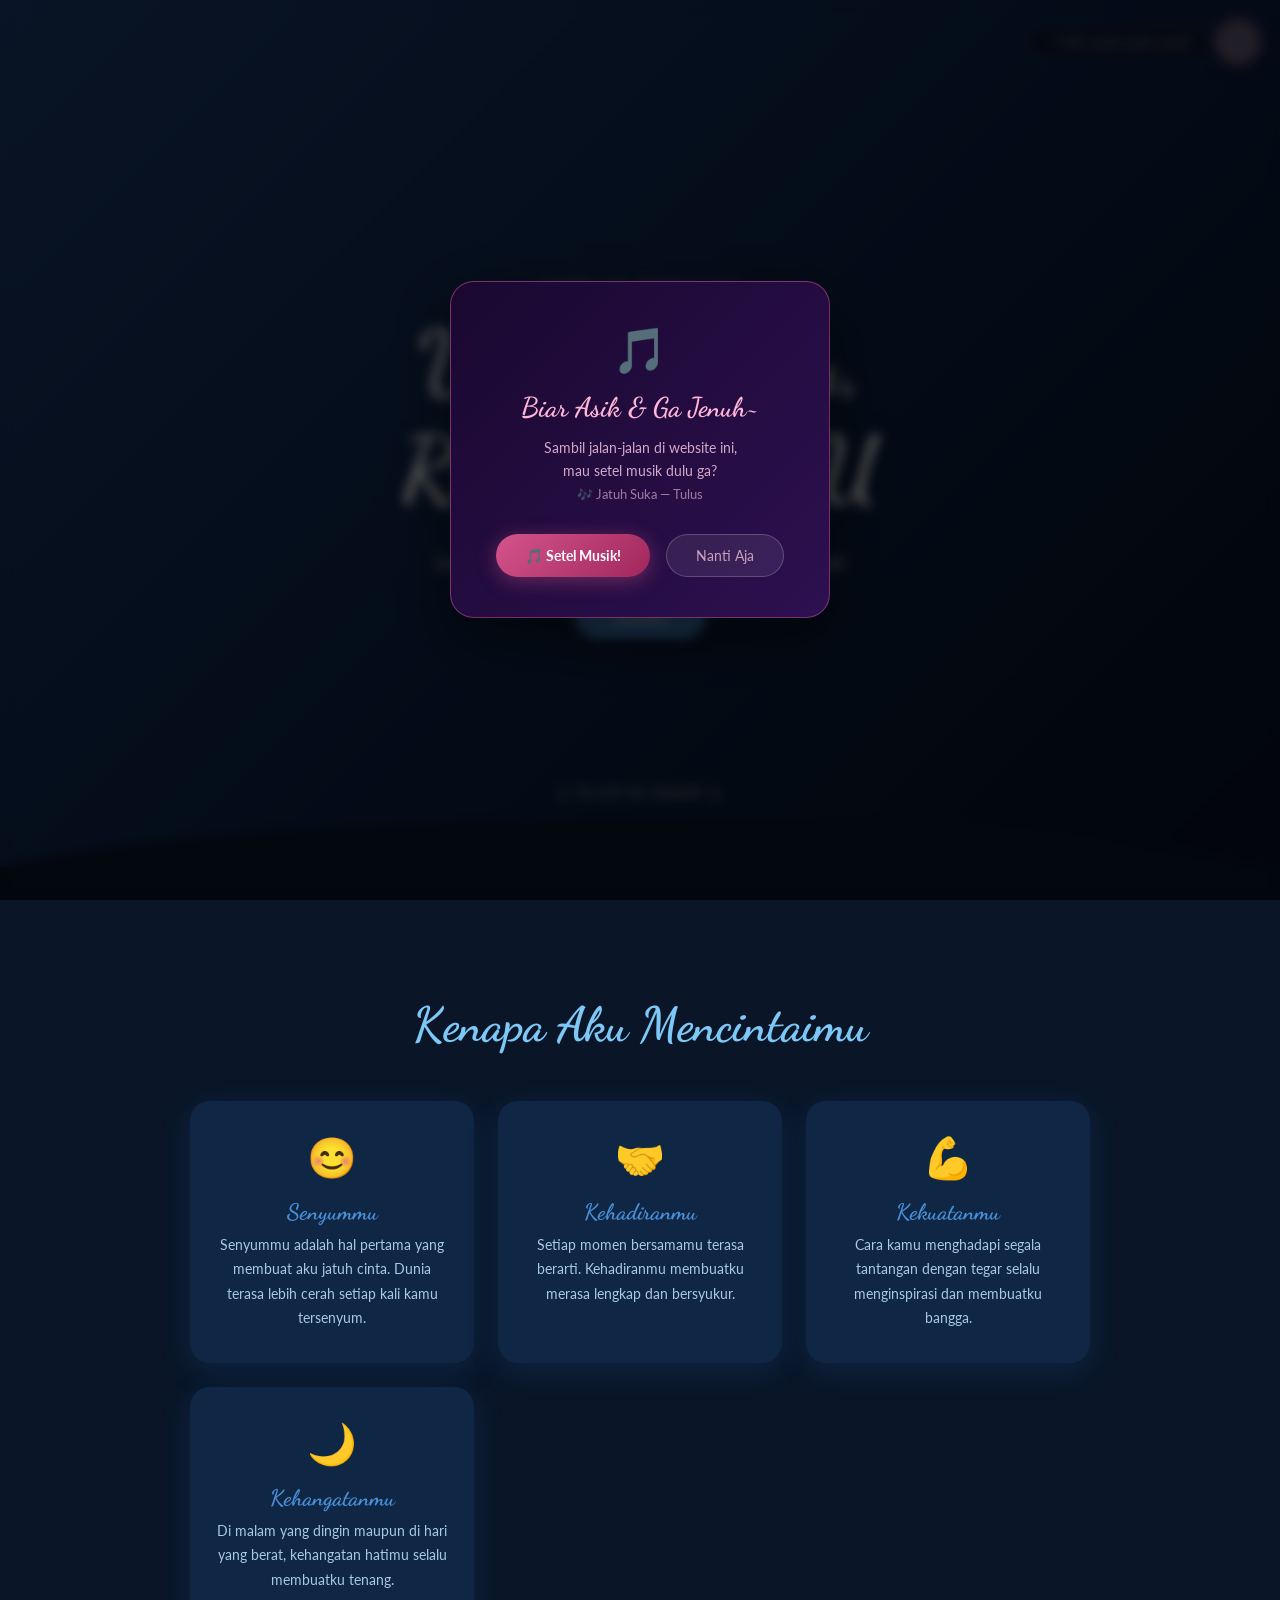
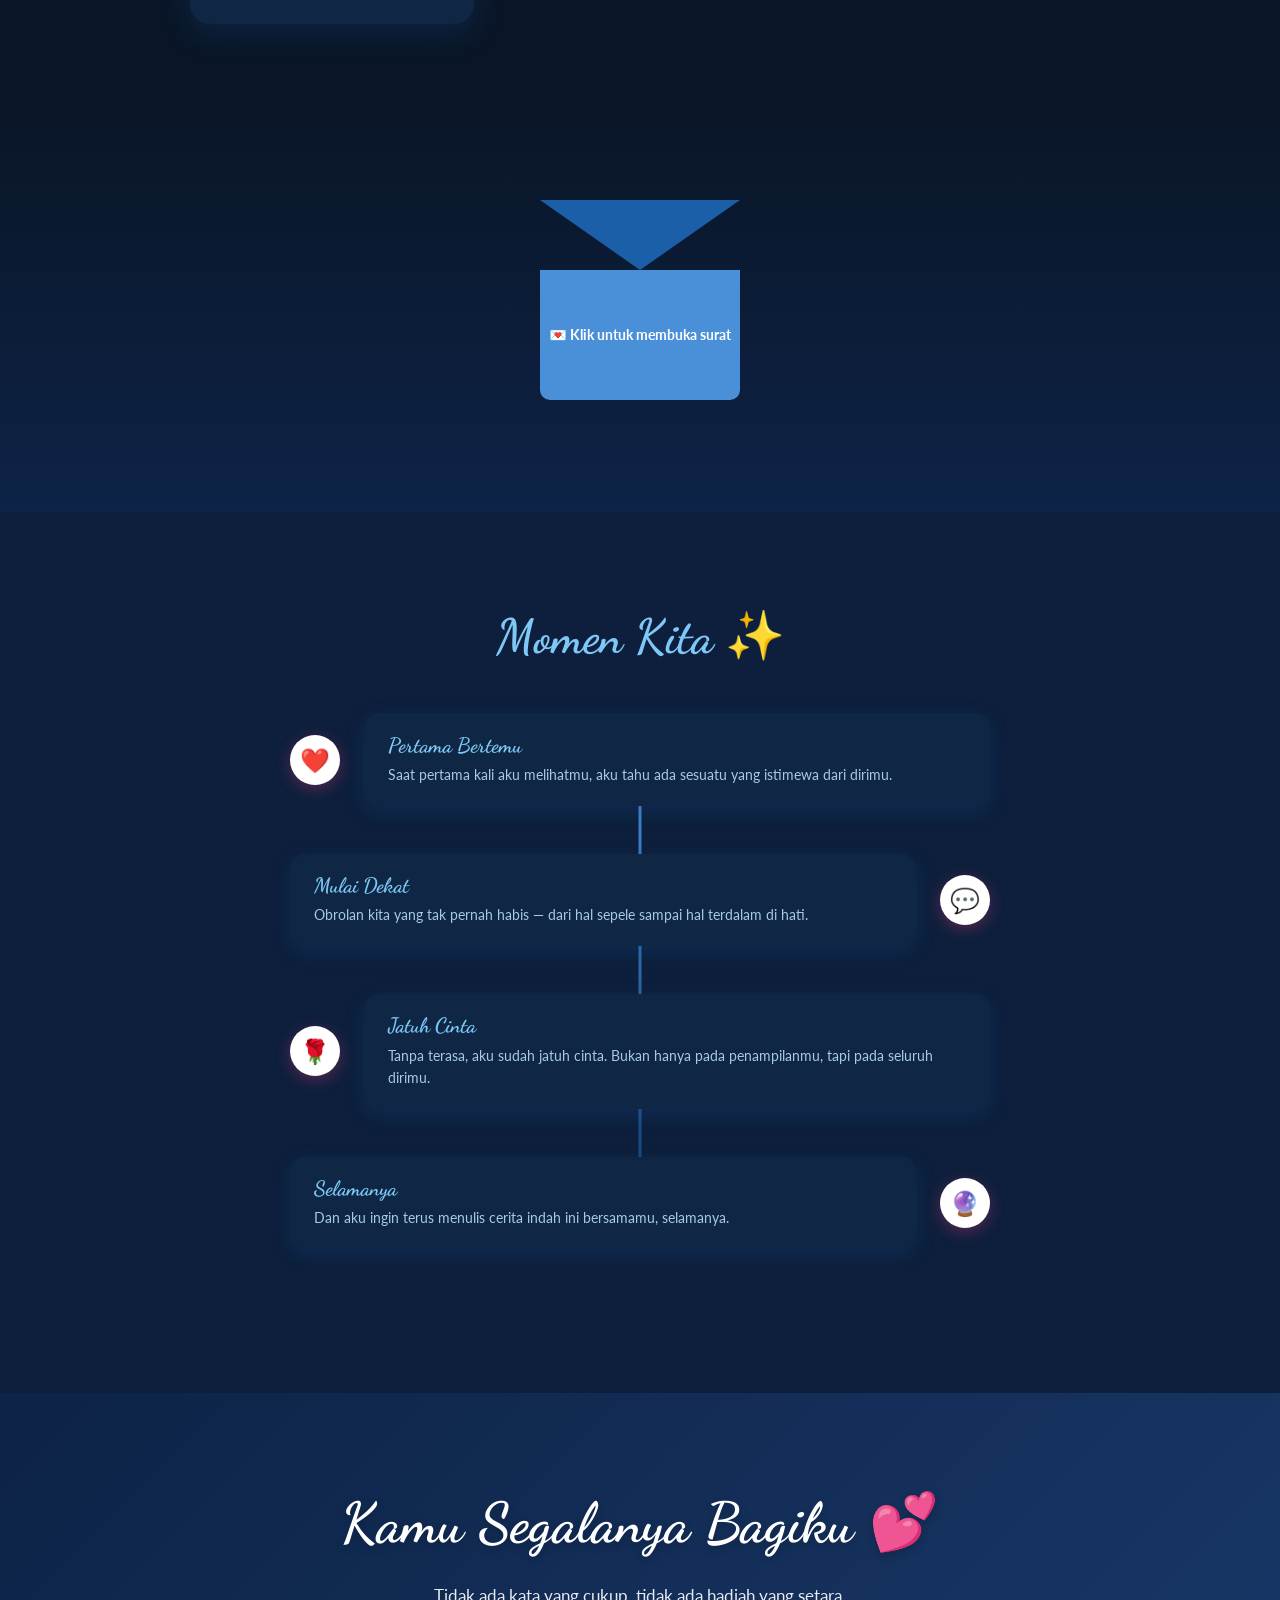
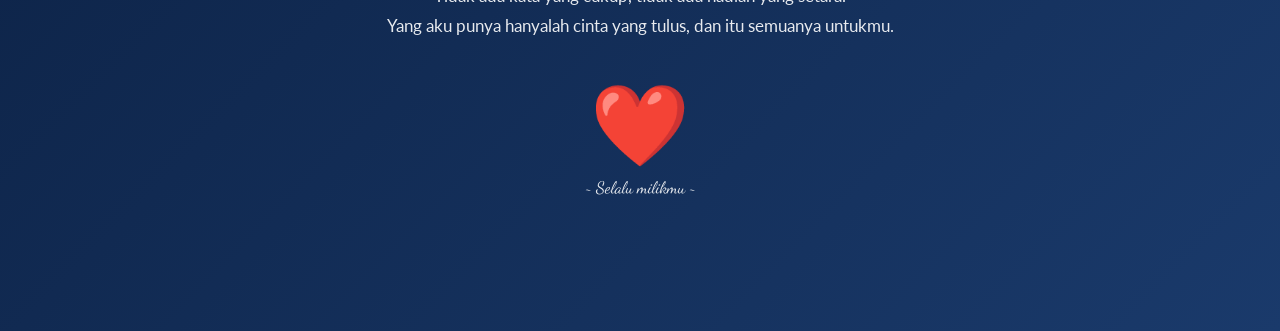
==== index.html @ 04335dae "first commit" ====
<!DOCTYPE html>
<html lang="id">
<head>
  <meta charset="UTF-8" />
  <meta name="viewport" content="width=device-width, initial-scale=1.0"/>
  <title>RAJUUUUU</title>
  <link rel="preconnect" href="https://fonts.googleapis.com">
  <link href="https://fonts.googleapis.com/css2?family=Dancing+Script:wght@600;700&family=Lato:wght@300;400&display=swap" rel="stylesheet">
  <link rel="stylesheet" href="style.css" />
</head>
<body>

  <!-- Floating Hearts Background -->
  <div class="hearts-bg" id="heartsBg"></div>

  <!-- Hero Section -->
  <section class="hero">
    <div class="hero-content">
      <p class="subtitle">Sape Ya Mbaa ini</p>
      <h1 class="title">Untuk Kamu,<br>RAJUUUUU</h1>
      <p class="tagline">Login Dulu Biar Tau Apa Isi website yang ku Buat</p>
      <a href="login.html" class="btn-love">LOGIN</a>
    </div>
    <div class="scroll-hint">↓ Scroll ke bawah ↓</div>
  </section>

  <!-- Reasons Section -->
  <section class="reasons">
    <h2>Kenapa Aku Mencintaimu</h2>
    <div class="cards">
      <div class="card" data-delay="0">
        <div class="icon">😊</div>
        <h3>Senyummu</h3>
        <p>Senyummu adalah hal pertama yang membuat aku jatuh cinta. Dunia terasa lebih cerah setiap kali kamu tersenyum.</p>
      </div>
      <div class="card" data-delay="150">
        <div class="icon">🤝</div>
        <h3>Kehadiranmu</h3>
        <p>Setiap momen bersamamu terasa berarti. Kehadiranmu membuatku merasa lengkap dan bersyukur.</p>
      </div>
      <div class="card" data-delay="300">
        <div class="icon">💪</div>
        <h3>Kekuatanmu</h3>
        <p>Cara kamu menghadapi segala tantangan dengan tegar selalu menginspirasi dan membuatku bangga.</p>
      </div>
      <div class="card" data-delay="450">
        <div class="icon">🌙</div>
        <h3>Kehangatanmu</h3>
        <p>Di malam yang dingin maupun di hari yang berat, kehangatan hatimu selalu membuatku tenang.</p>
      </div>
    </div>
  </section>

  <!-- Letter Section -->
  <section class="letter">
    <div class="envelope" id="envelope" onclick="openEnvelope()">
      <div class="envelope-flap"></div>
      <div class="envelope-body">
        <span>💌 Klik untuk membuka surat</span>
      </div>
    </div>
    <div class="letter-content" id="letterContent">
      <h2>Suratku Untukmu</h2>
      <p>
        Sayangku,<br><br>
        Aku tidak tahu harus mulai dari mana, karena setiap kata rasanya tidak cukup untuk menggambarkan betapa berartinya kamu bagiku.<br><br>
        Kamu adalah alasan aku lebih semangat menjalani hari. Kamu adalah orang yang aku ceritakan semua hal — yang lucu, yang sedih, yang biasa saja — karena bersamamu, semua hal terasa lebih bermakna.<br><br>
        Terima kasih sudah hadir, sudah sabar, dan sudah memilih untuk ada di sisiku. Aku berjanji untuk selalu berusaha menjadi yang terbaik untukmu.<br><br>
        Dengan segenap cintaku,<br>
        <em>Aku ❤️</em>
      </p>
    </div>
  </section>

  <!-- Timeline Section -->
  <section class="timeline">
    <h2>Momen Kita ✨</h2>
    <div class="timeline-items">
      <div class="timeline-item left">
        <div class="timeline-dot">❤️</div>
        <div class="timeline-box">
          <h3>Pertama Bertemu</h3>
          <p>Saat pertama kali aku melihatmu, aku tahu ada sesuatu yang istimewa dari dirimu.</p>
        </div>
      </div>
      <div class="timeline-item right">
        <div class="timeline-dot">💬</div>
        <div class="timeline-box">
          <h3>Mulai Dekat</h3>
          <p>Obrolan kita yang tak pernah habis — dari hal sepele sampai hal terdalam di hati.</p>
        </div>
      </div>
      <div class="timeline-item left">
        <div class="timeline-dot">🌹</div>
        <div class="timeline-box">
          <h3>Jatuh Cinta</h3>
          <p>Tanpa terasa, aku sudah jatuh cinta. Bukan hanya pada penampilanmu, tapi pada seluruh dirimu.</p>
        </div>
      </div>
      <div class="timeline-item right">
        <div class="timeline-dot">🔮</div>
        <div class="timeline-box">
          <h3>Selamanya</h3>
          <p>Dan aku ingin terus menulis cerita indah ini bersamamu, selamanya.</p>
        </div>
      </div>
    </div>
  </section>

  <!-- Final Section -->
  <section class="final">
    <div class="final-content">
      <h2>Kamu Segalanya Bagiku 💕</h2>
      <p>Tidak ada kata yang cukup, tidak ada hadiah yang setara.<br>Yang aku punya hanyalah cinta yang tulus, dan itu semuanya untukmu.</p>
      <div class="heart-big" id="heartBig">❤️</div>
      <p class="sign">~ Selalu milikmu ~</p>
    </div>
  </section>

  <!-- Modal -->
  <div class="modal-overlay" id="modalOverlay" onclick="closeModal()">
    <div class="modal-box" onclick="event.stopPropagation()">
      <button class="modal-close" onclick="closeModal()">✕</button>
      <h2>💌 Pesan Spesial</h2>
      <p>Hei kamu yang sedang membaca ini...</p>
      <p>Aku hanya ingin kamu tahu bahwa kamu sangat dicintai. Setiap hari, setiap saat. Jangan pernah meragukan itu. ❤️</p>
      <button class="btn-love" onclick="closeModal()">Aku Tahu 🥰</button>
    </div>
  </div>

  <!-- ===== MUSIC BUTTON (FIXED) ===== -->
  <div id="musicWrapper" style="
    position: fixed; top: 1.2rem; right: 1.2rem;
    z-index: 8000;
    display: flex;
    align-items: center;
    gap: 0.6rem;
    flex-direction: row-reverse;
  ">
    <button id="musicBtn" onclick="toggleMusic()" title="Musik" style="
      background: rgba(255,182,193,0.35);
      border: 1.5px solid rgba(255,105,135,0.5);
      border-radius: 50%;
      width: 46px; height: 46px;
      display: flex; align-items: center; justify-content: center;
      font-size: 1.3rem; cursor: pointer;
      backdrop-filter: blur(8px);
      transition: background 0.2s, transform 0.2s;
      box-shadow: 0 4px 15px rgba(0,0,0,0.2);
    ">🎵</button>
    <span id="musicNote" style="
      font-family: 'Lato', sans-serif;
      font-size: 0.72rem;
      color: rgba(255,255,255,0.8);
      background: rgba(0,0,0,0.45);
      backdrop-filter: blur(6px);
      border: 1px solid rgba(255,105,135,0.3);
      border-radius: 20px;
      padding: 0.3rem 0.75rem;
      white-space: nowrap;
      letter-spacing: 0.5px;
    ">🎵 Klik untuk putar musik</span>
  </div>

  <!-- ===== CUSTOM ALERT WELCOME MUSIK ===== -->
  <div id="musikAlert" style="
    display: none;
    position: fixed; inset: 0;
    background: rgba(0,0,0,0.65);
    z-index: 99999;
    align-items: center;
    justify-content: center;
    backdrop-filter: blur(6px);
  ">
    <div style="
      background: linear-gradient(135deg, #1a0830 0%, #2d1050 100%);
      border: 1.5px solid rgba(255,105,180,0.4);
      border-radius: 24px;
      padding: 2.5rem 2rem;
      max-width: 380px;
      width: 90%;
      text-align: center;
      box-shadow: 0 20px 60px rgba(0,0,0,0.5);
      animation: alertIn 0.4s cubic-bezier(0.34,1.56,0.64,1) both;
    ">
      <div style="font-size: 2.8rem; margin-bottom: 0.8rem;">🎵</div>
      <h3 style="
        font-family: 'Dancing Script', cursive;
        font-size: 1.7rem;
        color: #ffb6d9;
        margin-bottom: 0.7rem;
        line-height: 1.3;
      ">Biar Asik &amp; Ga Jenuh~</h3>
      <p style="
        color: #d4a8c8;
        font-size: 0.9rem;
        line-height: 1.6;
        margin-bottom: 1.8rem;
      ">Sambil jalan-jalan di website ini,<br>mau setel musik dulu ga?<br><span style="font-size:0.8rem;opacity:0.7;">🎶 Jatuh Suka — Tulus</span></p>
      <div style="display: flex; gap: 1rem; justify-content: center;">
        <button onclick="alertSetujuMusik()" style="
          padding: 0.75rem 1.8rem;
          background: linear-gradient(135deg, #d4548a, #a0275c);
          border: none;
          border-radius: 50px;
          color: #fff;
          font-size: 0.9rem;
          font-family: 'Lato', sans-serif;
          font-weight: 700;
          cursor: pointer;
          box-shadow: 0 4px 20px rgba(212,84,138,0.4);
          transition: transform 0.15s;
        " onmouseover="this.style.transform='translateY(-2px)'" onmouseout="this.style.transform=''">
          🎵 Setel Musik!
        </button>
        <button onclick="alertTolakMusik()" style="
          padding: 0.75rem 1.8rem;
          background: rgba(255,255,255,0.08);
          border: 1.5px solid rgba(255,255,255,0.2);
          border-radius: 50px;
          color: #c8a0b8;
          font-size: 0.9rem;
          font-family: 'Lato', sans-serif;
          cursor: pointer;
          transition: background 0.2s;
        " onmouseover="this.style.background='rgba(255,255,255,0.15)'" onmouseout="this.style.background='rgba(255,255,255,0.08)'">
          Nanti Aja
        </button>
      </div>
    </div>
  </div>

  <!-- ===== ALERT LANJUT/TANPA MUSIK ===== -->
  <div id="musikStopAlert" style="
    display: none;
    position: fixed; inset: 0;
    background: rgba(0,0,0,0.65);
    z-index: 99999;
    align-items: center;
    justify-content: center;
    backdrop-filter: blur(6px);
  ">
    <div style="
      background: linear-gradient(135deg, #1a0830 0%, #2d1050 100%);
      border: 1.5px solid rgba(255,105,180,0.4);
      border-radius: 24px;
      padding: 2.5rem 2rem;
      max-width: 380px;
      width: 90%;
      text-align: center;
      box-shadow: 0 20px 60px rgba(0,0,0,0.5);
      animation: alertIn 0.4s cubic-bezier(0.34,1.56,0.64,1) both;
    ">
      <div style="font-size: 2.5rem; margin-bottom: 0.8rem;">🎵</div>
      <h3 style="
        font-family: 'Dancing Script', cursive;
        font-size: 1.6rem;
        color: #ffb6d9;
        margin-bottom: 0.7rem;
      ">Musiknya Udah Selesai~</h3>
      <p style="
        color: #d4a8c8;
        font-size: 0.88rem;
        line-height: 1.6;
        margin-bottom: 1.8rem;
      ">Mau lanjut dengerin musik lagi,<br>atau lanjut tanpa musik?</p>
      <div style="display: flex; gap: 1rem; justify-content: center;">
        <button onclick="lanjutMusik()" style="
          padding: 0.75rem 1.5rem;
          background: linear-gradient(135deg, #d4548a, #a0275c);
          border: none;
          border-radius: 50px;
          color: #fff;
          font-size: 0.88rem;
          font-family: 'Lato', sans-serif;
          font-weight: 700;
          cursor: pointer;
          box-shadow: 0 4px 20px rgba(212,84,138,0.4);
          transition: transform 0.15s;
        " onmouseover="this.style.transform='translateY(-2px)'" onmouseout="this.style.transform=''">
          🎵 Lanjut Musik
        </button>
        <button onclick="tanpaMusik()" style="
          padding: 0.75rem 1.5rem;
          background: rgba(255,255,255,0.08);
          border: 1.5px solid rgba(255,255,255,0.2);
          border-radius: 50px;
          color: #c8a0b8;
          font-size: 0.88rem;
          font-family: 'Lato', sans-serif;
          cursor: pointer;
          transition: background 0.2s;
        " onmouseover="this.style.background='rgba(255,255,255,0.15)'" onmouseout="this.style.background='rgba(255,255,255,0.08)'">
          Tanpa Musik
        </button>
      </div>
    </div>
  </div>

  <style>
    @keyframes alertIn {
      from { opacity: 0; transform: scale(0.85) translateY(20px); }
      to   { opacity: 1; transform: scale(1) translateY(0); }
    }
    #musicBtn.playing {
      animation: musicBtnPulse 1.5s ease-in-out infinite !important;
    }
    @keyframes musicBtnPulse {
      0%, 100% { box-shadow: 0 4px 15px rgba(255,105,135,0.4); }
      50%       { box-shadow: 0 4px 30px rgba(255,105,135,0.8); }
    }
  </style>

  <script src="script.js"></script>

  <script>
    // ===== MUSIK SISTEM (INDEX.HTML) =====
    const MUSIC_URL_IDX = 'https://archive.org/download/tulus-manusia/06.%20Jatuh%20Suka.mp3';
    let audioIdx = null;
    let isPlayingIdx = false;
    let saveIntervalIdx = null;

    function initMusicIdx() {
      if (!audioIdx) {
        audioIdx = new Audio(MUSIC_URL_IDX);
        audioIdx.loop   = false;
        audioIdx.volume = 0.4;
        // Ketika lagu selesai, tampilkan alert lanjut/tanpa musik
        audioIdx.addEventListener('ended', function() {
          isPlayingIdx = false;
          clearInterval(saveIntervalIdx);
          localStorage.setItem('musikAktif', 'tidak');
          localStorage.removeItem('musikPosisi');
          const btn = document.getElementById('musicBtn');
          if (btn) { btn.textContent = '🎵'; btn.classList.remove('playing'); }
          const note = document.getElementById('musicNote');
          if (note) note.style.display = '';
          showMusicStopAlert();
        });
      }
    }

    function startSavingIdx() {
      clearInterval(saveIntervalIdx);
      saveIntervalIdx = setInterval(() => {
        if (audioIdx && isPlayingIdx) {
          localStorage.setItem('musikPosisi', audioIdx.currentTime);
        }
      }, 200);
    }

    // Tampilkan alert welcome musik (hanya sekali per sesi)
    window.addEventListener('load', function() {
      // Jika sudah aktif sebelumnya, resume dulu
      if (localStorage.getItem('musikAktif') === 'ya') {
        initMusicIdx();
        const savedPos = parseFloat(localStorage.getItem('musikPosisi') || '0');
        audioIdx.currentTime = savedPos;
        audioIdx.play().then(() => {
          isPlayingIdx = true;
          const btn = document.getElementById('musicBtn');
          if (btn) { btn.textContent = '🎶'; btn.classList.add('playing'); }
          const note = document.getElementById('musicNote');
          if (note) note.style.display = 'none';
          startSavingIdx();
        }).catch(() => {});
      } else {
        // Musik tidak aktif — selalu tampilkan alert (termasuk saat refresh)
        setTimeout(() => {
          const alertEl = document.getElementById('musikAlert');
          alertEl.style.display = 'flex';
        }, 1000);
      }
    });

    function alertSetujuMusik() {
      document.getElementById('musikAlert').style.display = 'none';
      initMusicIdx();
      audioIdx.currentTime = 0;
      audioIdx.play().then(() => {
        isPlayingIdx = true;
        const btn = document.getElementById('musicBtn');
        if (btn) { btn.textContent = '🎶'; btn.classList.add('playing'); }
        const note = document.getElementById('musicNote');
        if (note) note.style.display = 'none';
        localStorage.setItem('musikAktif', 'ya');
        localStorage.setItem('musikPosisi', '0');
        startSavingIdx();
      }).catch(() => {});
    }

    function alertTolakMusik() {
      document.getElementById('musikAlert').style.display = 'none';
      localStorage.setItem('musikAktif', 'tidak');
    }

    function showMusicStopAlert() {
      const alertEl = document.getElementById('musikStopAlert');
      if (alertEl) alertEl.style.display = 'flex';
    }

    function lanjutMusik() {
      document.getElementById('musikStopAlert').style.display = 'none';
      initMusicIdx();
      audioIdx.currentTime = 0;
      audioIdx.play().then(() => {
        isPlayingIdx = true;
        const btn = document.getElementById('musicBtn');
        if (btn) { btn.textContent = '🎶'; btn.classList.add('playing'); }
        const note = document.getElementById('musicNote');
        if (note) note.style.display = 'none';
        localStorage.setItem('musikAktif', 'ya');
        localStorage.setItem('musikPosisi', '0');
        startSavingIdx();
      }).catch(() => {});
    }

    function tanpaMusik() {
      document.getElementById('musikStopAlert').style.display = 'none';
      localStorage.setItem('musikAktif', 'tidak');
      localStorage.removeItem('musikPosisi');
    }

    function toggleMusic() {
      const btn  = document.getElementById('musicBtn');
      const note = document.getElementById('musicNote');
      initMusicIdx();
      if (isPlayingIdx) {
        audioIdx.pause();
        isPlayingIdx = false;
        clearInterval(saveIntervalIdx);
        btn.textContent = '🎵';
        btn.classList.remove('playing');
        note.style.display = '';
        localStorage.setItem('musikAktif', 'tidak');
        localStorage.removeItem('musikPosisi');
      } else {
        const savedPos = parseFloat(localStorage.getItem('musikPosisi') || '0');
        audioIdx.currentTime = savedPos;
        audioIdx.play().then(() => {
          isPlayingIdx = true;
          btn.textContent = '🎶';
          btn.classList.add('playing');
          note.style.display = 'none';
          localStorage.setItem('musikAktif', 'ya');
          startSavingIdx();
        }).catch(() => {});
      }
    }

    // Simpan posisi saat user mau pindah halaman
    document.addEventListener('click', function(e) {
      const a = e.target.closest('a[href]');
      if (a && audioIdx && isPlayingIdx) {
        localStorage.setItem('musikPosisi', audioIdx.currentTime);
      }
    });
  </script>
</body>
</html>
---- style.css ----
/* ===== RESET & BASE ===== */
*, *::before, *::after { box-sizing: border-box; margin: 0; padding: 0; }

:root {
  --pink:       #4a90d9;
  --rose:       #1a5fa8;
  --deep:       #0d3b6e;
  --light-pink: #d6e8f7;
  --cream:      #0a1628;
  --dark:       #e0eaf5;
  --gold:       #f9c74f;
}

html { scroll-behavior: smooth; }

body {
  font-family: 'Lato', sans-serif;
  background: var(--cream);
  color: var(--dark);
  overflow-x: hidden;
}

/* ===== FLOATING HEARTS BACKGROUND ===== */
.hearts-bg {
  position: fixed;
  top: 0; left: 0;
  width: 100%; height: 100%;
  pointer-events: none;
  z-index: 0;
  overflow: hidden;
}

.heart-particle {
  position: absolute;
  bottom: -50px;
  font-size: 1.2rem;
  opacity: 0;
  animation: floatUp linear infinite;
}

@keyframes floatUp {
  0%   { transform: translateY(0) rotate(0deg); opacity: 0.7; }
  100% { transform: translateY(-110vh) rotate(360deg); opacity: 0; }
}

/* ===== HERO SECTION ===== */
.hero {
  position: relative;
  min-height: 100vh;
  background: linear-gradient(135deg, #1a3a6b 0%, #0d2347 50%, #060f1e 100%);
  display: flex;
  flex-direction: column;
  align-items: center;
  justify-content: center;
  text-align: center;
  padding: 2rem;
  z-index: 1;
}

.hero::after {
  content: '';
  position: absolute;
  bottom: 0; left: 0;
  width: 100%; height: 80px;
  background: var(--cream);
  clip-path: ellipse(55% 100% at 50% 100%);
}

.hero-content { z-index: 2; }

.hero .subtitle {
  font-size: 1rem;
  letter-spacing: 4px;
  text-transform: uppercase;
  color: rgba(255,255,255,0.8);
  margin-bottom: 1rem;
  animation: fadeDown 1s ease forwards;
}

.hero .title {
  font-family: 'Dancing Script', cursive;
  font-size: clamp(2.8rem, 8vw, 5.5rem);
  color: #fff;
  line-height: 1.2;
  text-shadow: 0 4px 20px rgba(0,0,0,0.3);
  animation: fadeDown 1s 0.2s ease both;
}

.hero .tagline {
  font-size: clamp(0.95rem, 2.5vw, 1.2rem);
  color: rgba(255,255,255,0.9);
  max-width: 500px;
  margin: 1.5rem auto;
  line-height: 1.7;
  animation: fadeDown 1s 0.4s ease both;
}

.btn-love {
  background: #4a90d9;
  color: #fff;
  border: none;
  padding: 0.9rem 2.5rem;
  font-size: 1.05rem;
  font-family: 'Lato', sans-serif;
  font-weight: 700;
  border-radius: 50px;
  cursor: pointer;
  box-shadow: 0 8px 25px rgba(0,0,0,0.3);
  transition: transform 0.2s, box-shadow 0.2s;
  animation: fadeDown 1s 0.6s ease both;
}
.btn-love:hover { transform: translateY(-3px) scale(1.05); box-shadow: 0 12px 35px rgba(74,144,217,0.5); }
.btn-love:active { transform: scale(0.97); }

.scroll-hint {
  position: absolute;
  bottom: 100px;
  color: rgba(255,255,255,0.7);
  font-size: 0.85rem;
  letter-spacing: 2px;
  animation: bounce 2s infinite;
  z-index: 2;
}

@keyframes bounce {
  0%, 100% { transform: translateY(0); }
  50%       { transform: translateY(8px); }
}

@keyframes fadeDown {
  from { opacity: 0; transform: translateY(-30px); }
  to   { opacity: 1; transform: translateY(0); }
}

/* ===== REASONS SECTION ===== */
.reasons {
  padding: 6rem 2rem;
  text-align: center;
  background: var(--cream);
  position: relative;
  z-index: 1;
}

.reasons h2, .timeline h2, .letter h2 {
  font-family: 'Dancing Script', cursive;
  font-size: clamp(2rem, 5vw, 3rem);
  color: #7ec8f7;
  margin-bottom: 3rem;
}

.cards {
  display: grid;
  grid-template-columns: repeat(auto-fit, minmax(220px, 1fr));
  gap: 1.5rem;
  max-width: 900px;
  margin: 0 auto;
}

.card {
  background: #0f2744;
  border-radius: 20px;
  padding: 2rem 1.5rem;
  box-shadow: 0 8px 30px rgba(26, 95, 168, 0.2);
  transition: transform 0.3s, box-shadow 0.3s;
  opacity: 0;
  transform: translateY(40px);
}
.card.visible { animation: cardIn 0.6s ease forwards; }
.card:hover { transform: translateY(-8px) !important; box-shadow: 0 16px 40px rgba(74,144,217,0.3); }

@keyframes cardIn {
  to { opacity: 1; transform: translateY(0); }
}

.card .icon { font-size: 2.5rem; margin-bottom: 1rem; }
.card h3 { font-family: 'Dancing Script', cursive; font-size: 1.4rem; color: #4a90d9; margin-bottom: 0.5rem; }
.card p { font-size: 0.9rem; line-height: 1.7; color: #a8c8e8; }

/* ===== LETTER SECTION ===== */
.letter {
  padding: 5rem 2rem;
  background: linear-gradient(180deg, #0a1628 0%, #0d2347 100%);
  text-align: center;
}

.envelope {
  display: inline-block;
  cursor: pointer;
  margin-bottom: 2rem;
  transition: transform 0.3s;
}
.envelope:hover { transform: scale(1.05) rotate(-2deg); }

.envelope-flap {
  width: 200px;
  height: 0;
  border-left: 100px solid transparent;
  border-right: 100px solid transparent;
  border-top: 70px solid #1a5fa8;
  margin: 0 auto;
  transition: transform 0.5s;
  transform-origin: top center;
}
.envelope.open .envelope-flap { transform: rotateX(180deg); }

.envelope-body {
  width: 200px;
  height: 130px;
  background: #4a90d9;
  display: flex;
  align-items: center;
  justify-content: center;
  border-radius: 0 0 10px 10px;
  color: #fff;
  font-weight: 700;
  font-size: 0.9rem;
  margin: 0 auto;
}

.letter-content {
  max-width: 600px;
  margin: 0 auto;
  background: #0f2744;
  border-radius: 20px;
  padding: 3rem;
  box-shadow: 0 10px 40px rgba(26,95,168,0.2);
  text-align: left;
  display: none;
  animation: fadeIn 0.8s ease;
}
.letter-content.show { display: block; }

.letter-content h2 {
  font-family: 'Dancing Script', cursive;
  color: #7ec8f7;
  font-size: 1.8rem;
  margin-bottom: 1.5rem;
}
.letter-content p { line-height: 2; color: #a8c8e8; font-size: 1rem; }

@keyframes fadeIn {
  from { opacity: 0; transform: translateY(20px); }
  to   { opacity: 1; transform: translateY(0); }
}

/* ===== TIMELINE SECTION ===== */
.timeline {
  padding: 6rem 2rem;
  background: #0d1f3c;
  text-align: center;
}

.timeline-items {
  position: relative;
  max-width: 700px;
  margin: 0 auto;
}

.timeline-items::before {
  content: '';
  position: absolute;
  left: 50%;
  top: 0; bottom: 0;
  width: 3px;
  background: linear-gradient(to bottom, var(--pink), var(--deep));
  transform: translateX(-50%);
}

.timeline-item {
  display: flex;
  align-items: center;
  margin-bottom: 3rem;
  gap: 1.5rem;
  opacity: 0;
  transition: opacity 0.6s, transform 0.6s;
}

.timeline-item.left  { flex-direction: row; transform: translateX(-40px); }
.timeline-item.right { flex-direction: row-reverse; transform: translateX(40px); }
.timeline-item.visible { opacity: 1; transform: translateX(0) !important; }

.timeline-dot {
  font-size: 1.5rem;
  background: #fff;
  border-radius: 50%;
  width: 50px; height: 50px;
  display: flex; align-items: center; justify-content: center;
  box-shadow: 0 4px 15px rgba(255,64,129,0.3);
  flex-shrink: 0;
  position: relative;
  z-index: 1;
}

.timeline-box {
  background: #0f2744;
  border-radius: 15px;
  padding: 1.2rem 1.5rem;
  box-shadow: 0 6px 20px rgba(26,95,168,0.2);
  text-align: left;
  flex: 1;
}
.timeline-box h3 { font-family: 'Dancing Script', cursive; color: #7ec8f7; font-size: 1.3rem; margin-bottom: 0.4rem; }
.timeline-box p  { font-size: 0.88rem; color: #a8c8e8; line-height: 1.6; }

/* ===== FINAL SECTION ===== */
.final {
  padding: 6rem 2rem;
  background: linear-gradient(135deg, #0d2347 0%, #1a3a6b 100%);
  text-align: center;
  color: #fff;
}

.final h2 {
  font-family: 'Dancing Script', cursive;
  font-size: clamp(2rem, 6vw, 3.5rem);
  margin-bottom: 1.5rem;
  text-shadow: 0 3px 10px rgba(0,0,0,0.2);
}
.final p { font-size: 1.05rem; line-height: 1.8; opacity: 0.9; max-width: 520px; margin: 0 auto 2rem; }

.heart-big {
  font-size: 5rem;
  display: inline-block;
  cursor: pointer;
  animation: heartbeat 1.5s ease-in-out infinite;
  transition: transform 0.2s;
}
.heart-big:hover { animation: none; transform: scale(1.3); }

@keyframes heartbeat {
  0%, 100% { transform: scale(1); }
  50%       { transform: scale(1.12); }
}

.sign {
  font-family: 'Dancing Script', cursive;
  font-size: 1.4rem;
  margin-top: 1.5rem;
  opacity: 0.85;
}

/* ===== MODAL ===== */
.modal-overlay {
  position: fixed;
  inset: 0;
  background: rgba(0,0,0,0.5);
  display: flex;
  align-items: center;
  justify-content: center;
  z-index: 1000;
  opacity: 0;
  pointer-events: none;
  transition: opacity 0.3s;
  padding: 1rem;
}
.modal-overlay.active { opacity: 1; pointer-events: all; }

.modal-box {
  background: #0f2744;
  border-radius: 24px;
  padding: 2.5rem 2rem;
  max-width: 420px;
  width: 100%;
  text-align: center;
  position: relative;
  box-shadow: 0 20px 60px rgba(0,0,0,0.5);
  animation: popIn 0.4s cubic-bezier(0.34,1.56,0.64,1) both;
}

@keyframes popIn {
  from { transform: scale(0.5); opacity: 0; }
  to   { transform: scale(1);   opacity: 1; }
}

.modal-box h2 { font-family: 'Dancing Script', cursive; color: #7ec8f7; font-size: 2rem; margin-bottom: 1rem; }
.modal-box p  { color: #a8c8e8; line-height: 1.8; margin-bottom: 0.8rem; }
.modal-close {
  position: absolute;
  top: 1rem; right: 1rem;
  background: #1a3a6b;
  border: none;
  border-radius: 50%;
  width: 32px; height: 32px;
  cursor: pointer;
  font-size: 0.85rem;
  color: #7ec8f7;
  font-weight: bold;
  transition: background 0.2s;
}
.modal-close:hover { background: #0d2347; }

/* ===== RESPONSIVE ===== */
@media (max-width: 600px) {
  .timeline-items::before { left: 24px; }
  .timeline-item.left,
  .timeline-item.right { flex-direction: row; transform: translateX(-20px); }
  .timeline-item.right { transform: translateX(-20px); }
  .timeline-item.visible { transform: translateX(0) !important; }
}
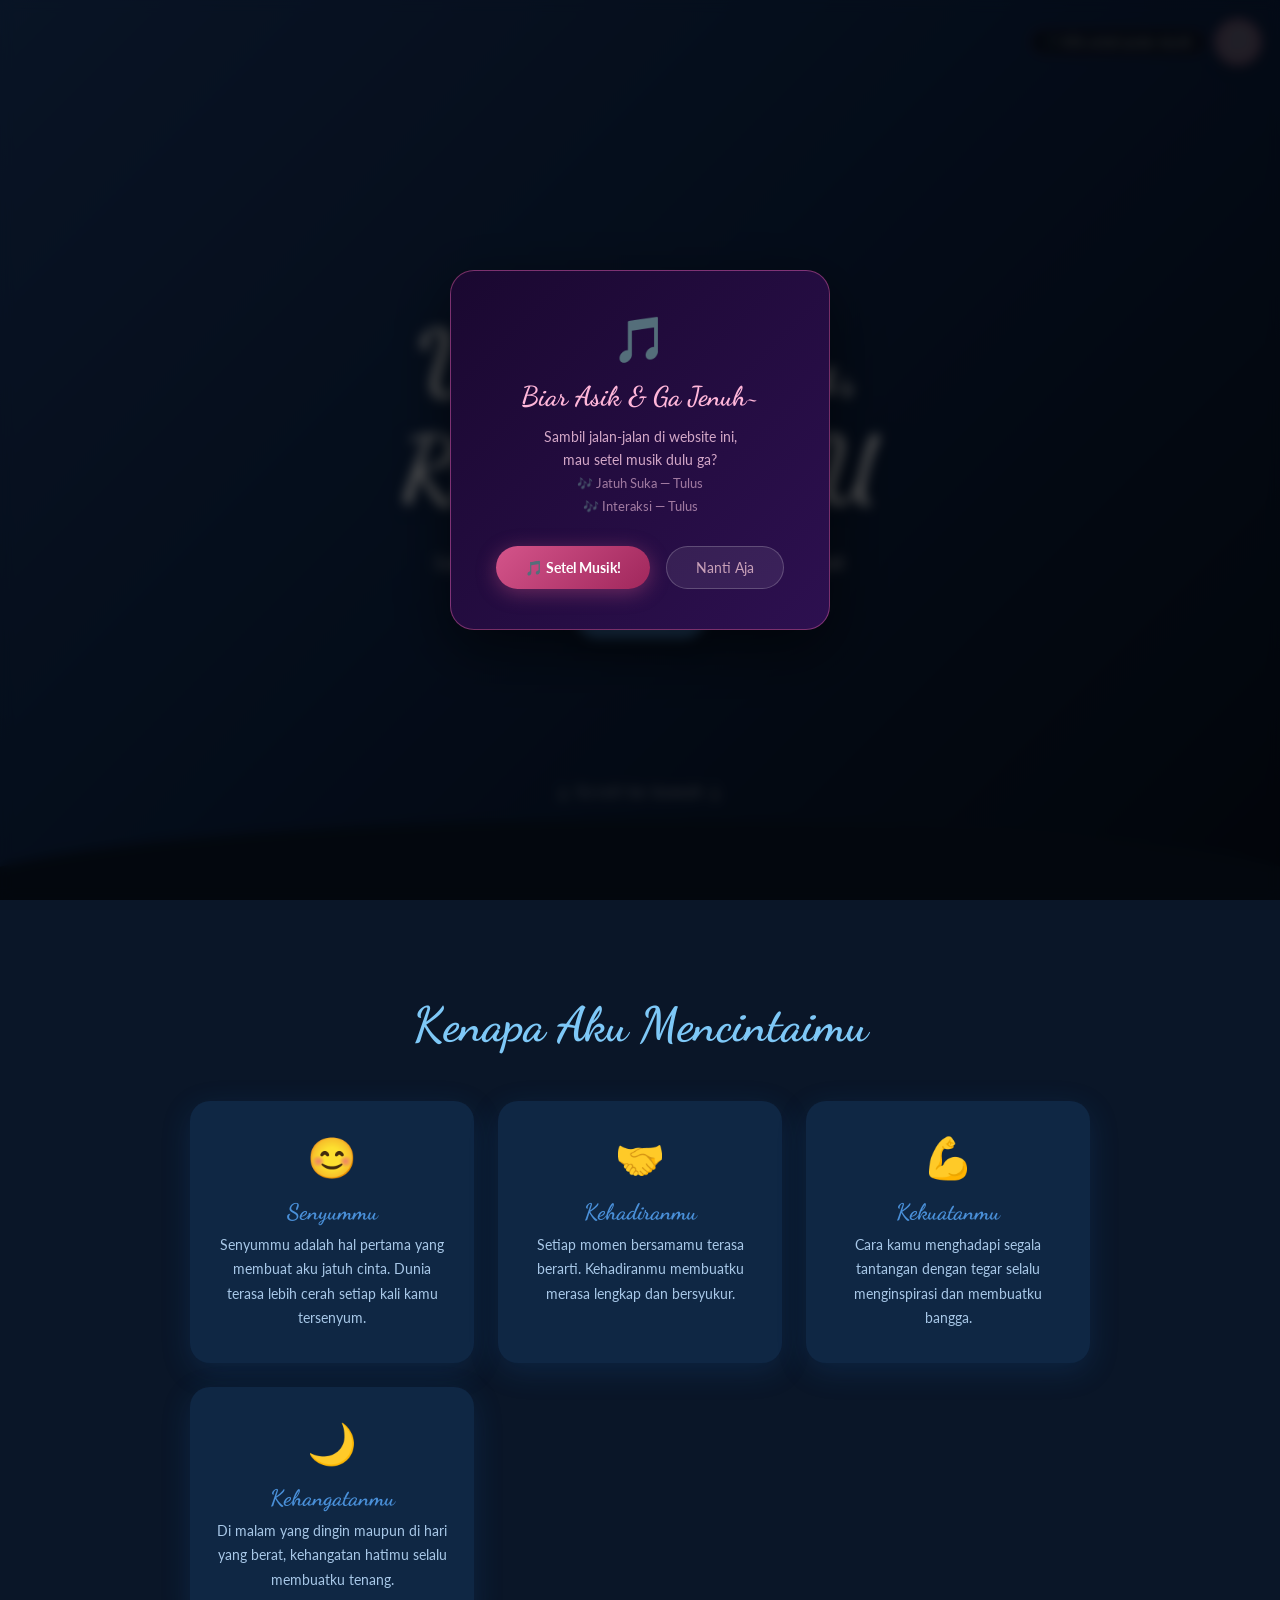
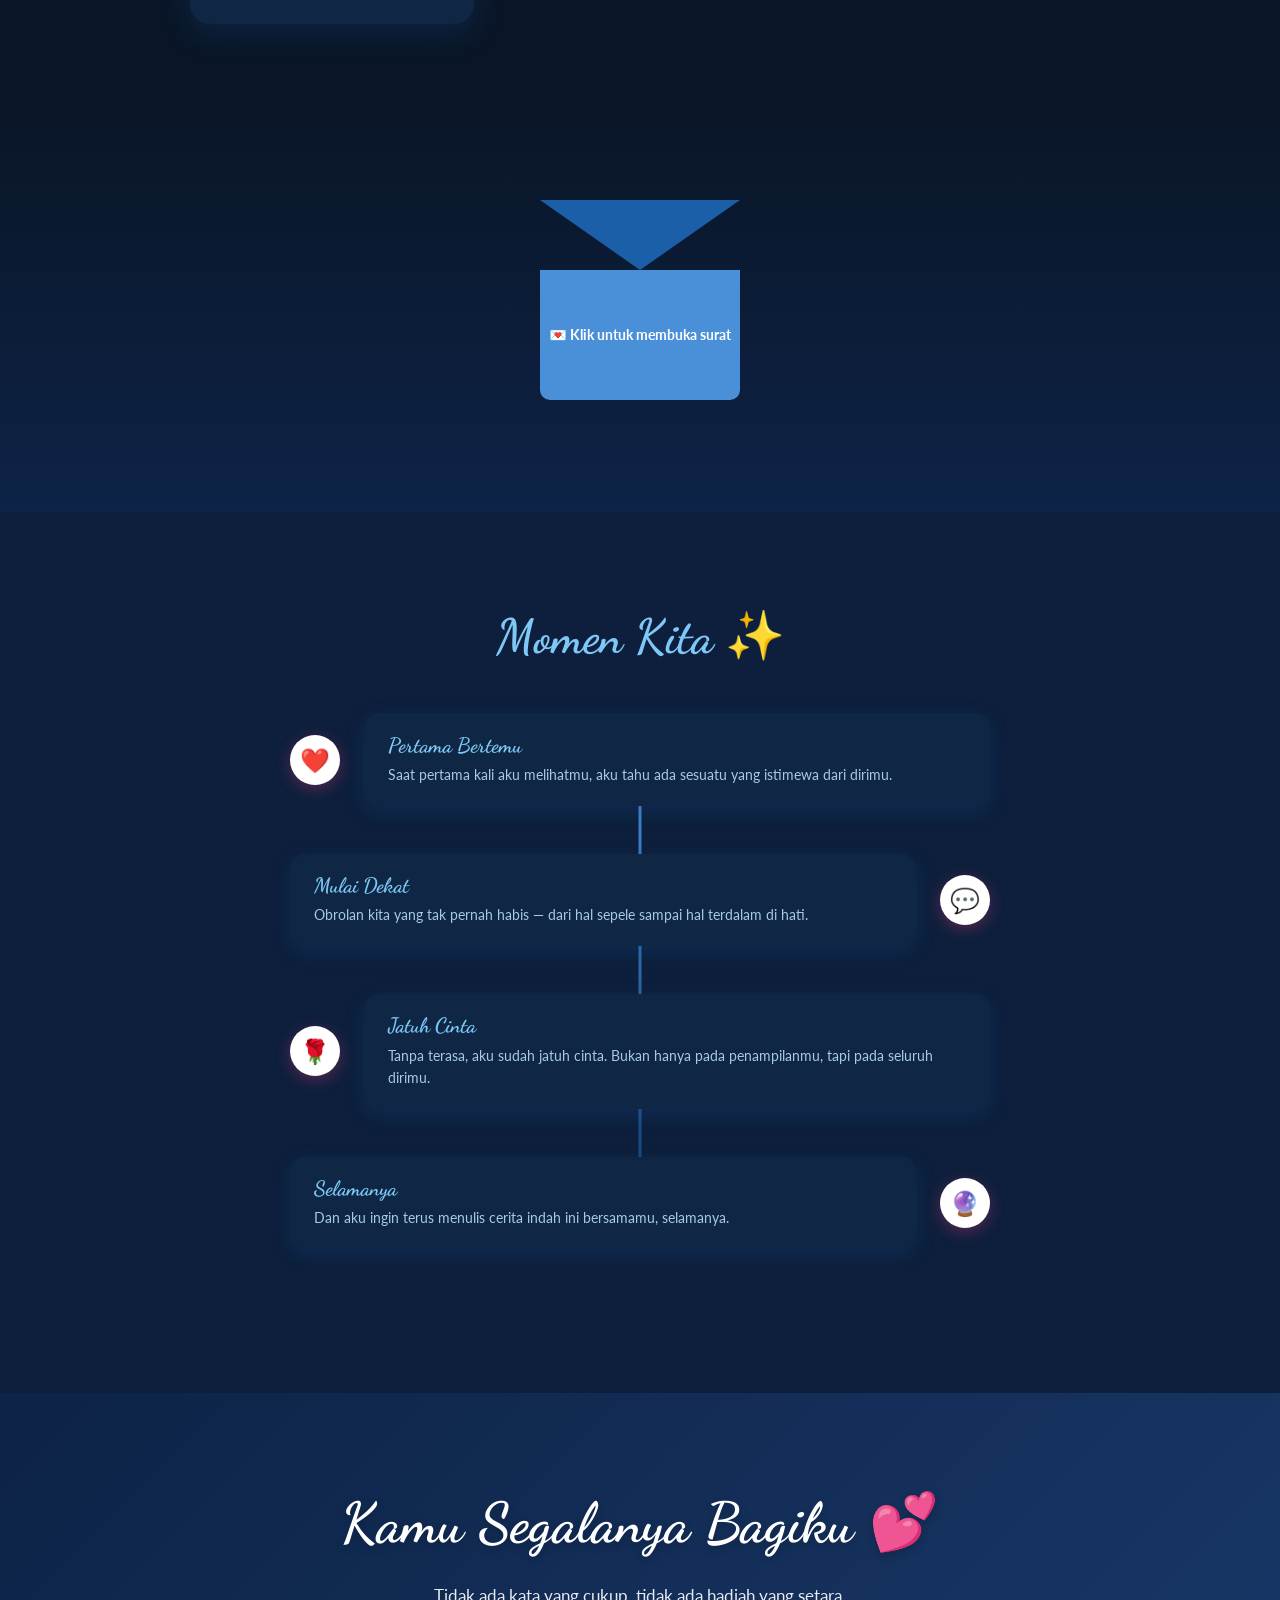
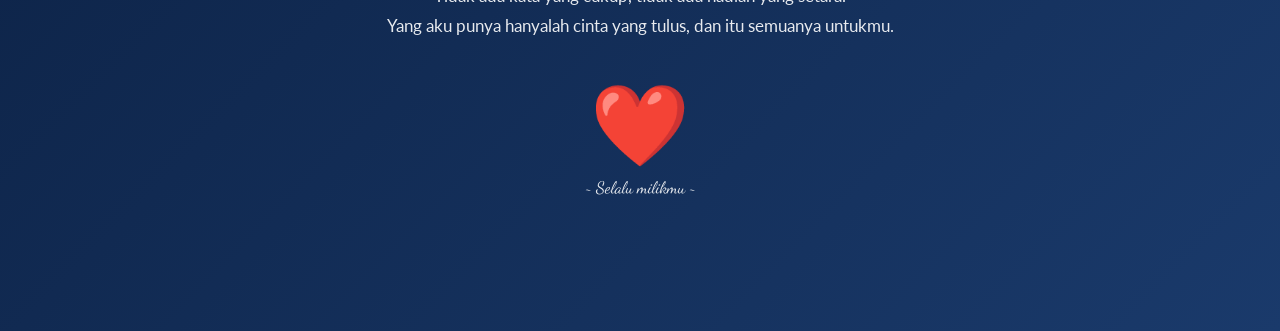
==== commit 34a09f93: "feat: add playlist support - Jatuh Suka + Interaksi by Tulus" ====
--- a/index.html
+++ b/index.html
@@ -196,7 +196,7 @@
         font-size: 0.9rem;
         line-height: 1.6;
         margin-bottom: 1.8rem;
-      ">Sambil jalan-jalan di website ini,<br>mau setel musik dulu ga?<br><span style="font-size:0.8rem;opacity:0.7;">🎶 Jatuh Suka — Tulus</span></p>
+      ">Sambil jalan-jalan di website ini,<br>mau setel musik dulu ga?<br><span style="font-size:0.8rem;opacity:0.7;">🎶 Jatuh Suka — Tulus<br>🎶 Interaksi — Tulus</span></p>
       <div style="display: flex; gap: 1rem; justify-content: center;">
         <button onclick="alertSetujuMusik()" style="
           padding: 0.75rem 1.8rem;
@@ -313,146 +313,15 @@
 
   <script src="script.js"></script>
 
+  <script src="music.js"></script>
   <script>
-    // ===== MUSIK SISTEM (INDEX.HTML) =====
-    const MUSIC_URL_IDX = 'https://archive.org/download/tulus-manusia/06.%20Jatuh%20Suka.mp3';
-    let audioIdx = null;
-    let isPlayingIdx = false;
-    let saveIntervalIdx = null;
-
-    function initMusicIdx() {
-      if (!audioIdx) {
-        audioIdx = new Audio(MUSIC_URL_IDX);
-        audioIdx.loop   = false;
-        audioIdx.volume = 0.4;
-        // Ketika lagu selesai, tampilkan alert lanjut/tanpa musik
-        audioIdx.addEventListener('ended', function() {
-          isPlayingIdx = false;
-          clearInterval(saveIntervalIdx);
-          localStorage.setItem('musikAktif', 'tidak');
-          localStorage.removeItem('musikPosisi');
-          const btn = document.getElementById('musicBtn');
-          if (btn) { btn.textContent = '🎵'; btn.classList.remove('playing'); }
-          const note = document.getElementById('musicNote');
-          if (note) note.style.display = '';
-          showMusicStopAlert();
-        });
-      }
-    }
-
-    function startSavingIdx() {
-      clearInterval(saveIntervalIdx);
-      saveIntervalIdx = setInterval(() => {
-        if (audioIdx && isPlayingIdx) {
-          localStorage.setItem('musikPosisi', audioIdx.currentTime);
-        }
-      }, 200);
-    }
-
-    // Tampilkan alert welcome musik (hanya sekali per sesi)
     window.addEventListener('load', function() {
-      // Jika sudah aktif sebelumnya, resume dulu
       if (localStorage.getItem('musikAktif') === 'ya') {
-        initMusicIdx();
-        const savedPos = parseFloat(localStorage.getItem('musikPosisi') || '0');
-        audioIdx.currentTime = savedPos;
-        audioIdx.play().then(() => {
-          isPlayingIdx = true;
-          const btn = document.getElementById('musicBtn');
-          if (btn) { btn.textContent = '🎶'; btn.classList.add('playing'); }
-          const note = document.getElementById('musicNote');
-          if (note) note.style.display = 'none';
-          startSavingIdx();
-        }).catch(() => {});
+        Music.resume();
       } else {
-        // Musik tidak aktif — selalu tampilkan alert (termasuk saat refresh)
-        setTimeout(() => {
-          const alertEl = document.getElementById('musikAlert');
-          alertEl.style.display = 'flex';
+        setTimeout(function() {
+          document.getElementById('musikAlert').style.display = 'flex';
         }, 1000);
-      }
-    });
-
-    function alertSetujuMusik() {
-      document.getElementById('musikAlert').style.display = 'none';
-      initMusicIdx();
-      audioIdx.currentTime = 0;
-      audioIdx.play().then(() => {
-        isPlayingIdx = true;
-        const btn = document.getElementById('musicBtn');
-        if (btn) { btn.textContent = '🎶'; btn.classList.add('playing'); }
-        const note = document.getElementById('musicNote');
-        if (note) note.style.display = 'none';
-        localStorage.setItem('musikAktif', 'ya');
-        localStorage.setItem('musikPosisi', '0');
-        startSavingIdx();
-      }).catch(() => {});
-    }
-
-    function alertTolakMusik() {
-      document.getElementById('musikAlert').style.display = 'none';
-      localStorage.setItem('musikAktif', 'tidak');
-    }
-
-    function showMusicStopAlert() {
-      const alertEl = document.getElementById('musikStopAlert');
-      if (alertEl) alertEl.style.display = 'flex';
-    }
-
-    function lanjutMusik() {
-      document.getElementById('musikStopAlert').style.display = 'none';
-      initMusicIdx();
-      audioIdx.currentTime = 0;
-      audioIdx.play().then(() => {
-        isPlayingIdx = true;
-        const btn = document.getElementById('musicBtn');
-        if (btn) { btn.textContent = '🎶'; btn.classList.add('playing'); }
-        const note = document.getElementById('musicNote');
-        if (note) note.style.display = 'none';
-        localStorage.setItem('musikAktif', 'ya');
-        localStorage.setItem('musikPosisi', '0');
-        startSavingIdx();
-      }).catch(() => {});
-    }
-
-    function tanpaMusik() {
-      document.getElementById('musikStopAlert').style.display = 'none';
-      localStorage.setItem('musikAktif', 'tidak');
-      localStorage.removeItem('musikPosisi');
-    }
-
-    function toggleMusic() {
-      const btn  = document.getElementById('musicBtn');
-      const note = document.getElementById('musicNote');
-      initMusicIdx();
-      if (isPlayingIdx) {
-        audioIdx.pause();
-        isPlayingIdx = false;
-        clearInterval(saveIntervalIdx);
-        btn.textContent = '🎵';
-        btn.classList.remove('playing');
-        note.style.display = '';
-        localStorage.setItem('musikAktif', 'tidak');
-        localStorage.removeItem('musikPosisi');
-      } else {
-        const savedPos = parseFloat(localStorage.getItem('musikPosisi') || '0');
-        audioIdx.currentTime = savedPos;
-        audioIdx.play().then(() => {
-          isPlayingIdx = true;
-          btn.textContent = '🎶';
-          btn.classList.add('playing');
-          note.style.display = 'none';
-          localStorage.setItem('musikAktif', 'ya');
-          startSavingIdx();
-        }).catch(() => {});
-      }
-    }
-
-    // Simpan posisi saat user mau pindah halaman
-    document.addEventListener('click', function(e) {
-      const a = e.target.closest('a[href]');
-      if (a && audioIdx && isPlayingIdx) {
-        localStorage.setItem('musikPosisi', audioIdx.currentTime);
       }
     });
   </script>
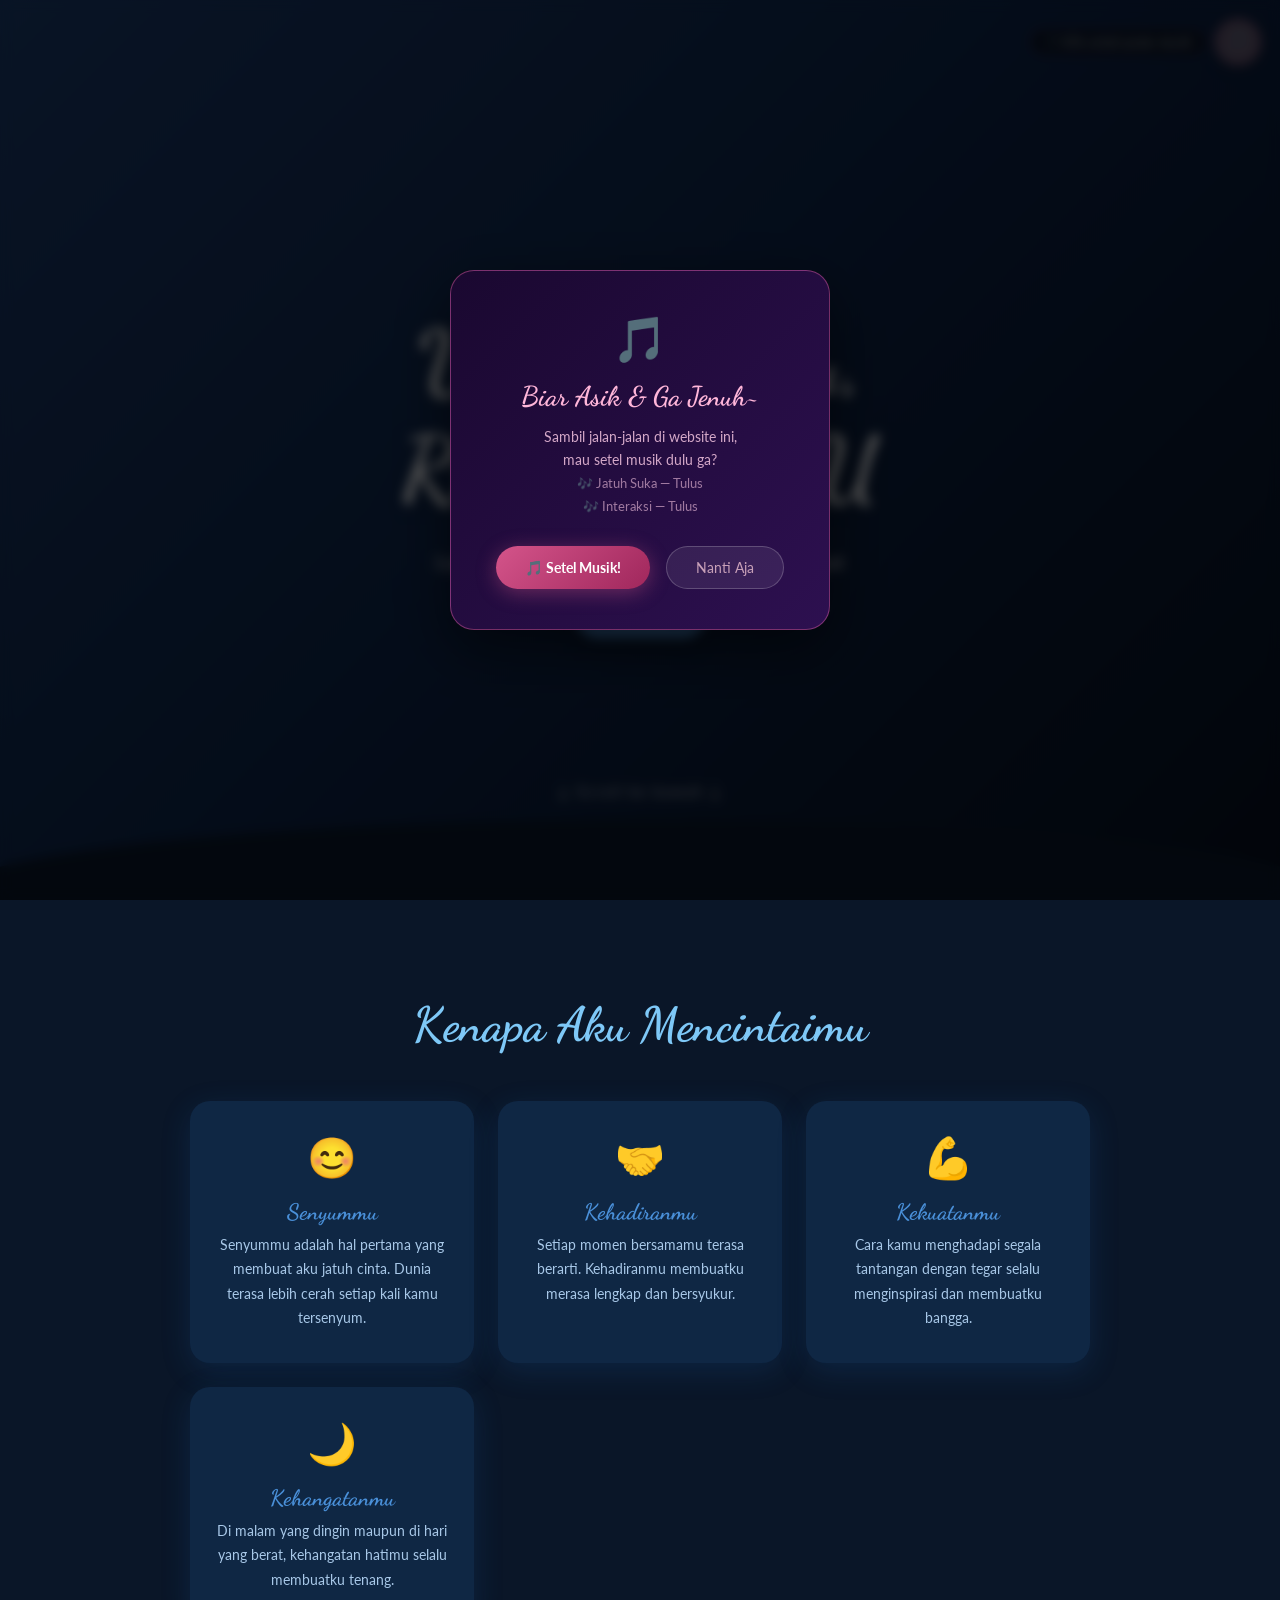
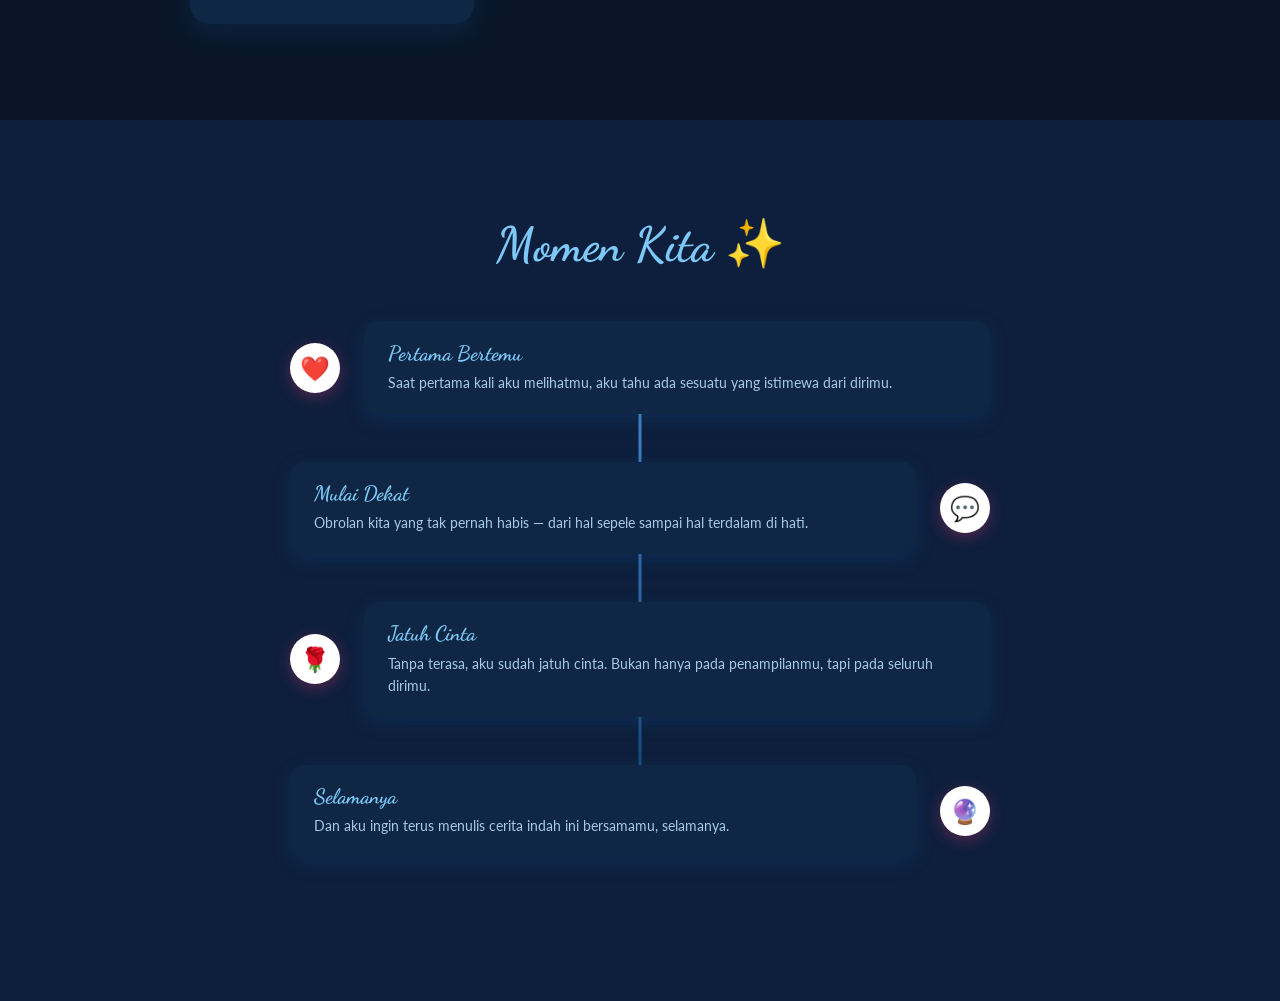
==== commit c6c18816: "Remove surat (letter) and footer (final) sections from landing page" ====
--- a/index.html
+++ b/index.html
@@ -51,27 +51,6 @@
     </div>
   </section>
 
-  <!-- Letter Section -->
-  <section class="letter">
-    <div class="envelope" id="envelope" onclick="openEnvelope()">
-      <div class="envelope-flap"></div>
-      <div class="envelope-body">
-        <span>💌 Klik untuk membuka surat</span>
-      </div>
-    </div>
-    <div class="letter-content" id="letterContent">
-      <h2>Suratku Untukmu</h2>
-      <p>
-        Sayangku,<br><br>
-        Aku tidak tahu harus mulai dari mana, karena setiap kata rasanya tidak cukup untuk menggambarkan betapa berartinya kamu bagiku.<br><br>
-        Kamu adalah alasan aku lebih semangat menjalani hari. Kamu adalah orang yang aku ceritakan semua hal — yang lucu, yang sedih, yang biasa saja — karena bersamamu, semua hal terasa lebih bermakna.<br><br>
-        Terima kasih sudah hadir, sudah sabar, dan sudah memilih untuk ada di sisiku. Aku berjanji untuk selalu berusaha menjadi yang terbaik untukmu.<br><br>
-        Dengan segenap cintaku,<br>
-        <em>Aku ❤️</em>
-      </p>
-    </div>
-  </section>
-
   <!-- Timeline Section -->
   <section class="timeline">
     <h2>Momen Kita ✨</h2>
@@ -104,16 +83,6 @@
           <p>Dan aku ingin terus menulis cerita indah ini bersamamu, selamanya.</p>
         </div>
       </div>
-    </div>
-  </section>
-
-  <!-- Final Section -->
-  <section class="final">
-    <div class="final-content">
-      <h2>Kamu Segalanya Bagiku 💕</h2>
-      <p>Tidak ada kata yang cukup, tidak ada hadiah yang setara.<br>Yang aku punya hanyalah cinta yang tulus, dan itu semuanya untukmu.</p>
-      <div class="heart-big" id="heartBig">❤️</div>
-      <p class="sign">~ Selalu milikmu ~</p>
     </div>
   </section>
 
--- a/style.css
+++ b/style.css
@@ -141,7 +141,7 @@
   z-index: 1;
 }
 
-.reasons h2, .timeline h2, .letter h2 {
+.reasons h2, .timeline h2 {
   font-family: 'Dancing Script', cursive;
   font-size: clamp(2rem, 5vw, 3rem);
   color: #7ec8f7;
@@ -175,73 +175,6 @@
 .card .icon { font-size: 2.5rem; margin-bottom: 1rem; }
 .card h3 { font-family: 'Dancing Script', cursive; font-size: 1.4rem; color: #4a90d9; margin-bottom: 0.5rem; }
 .card p { font-size: 0.9rem; line-height: 1.7; color: #a8c8e8; }
-
-/* ===== LETTER SECTION ===== */
-.letter {
-  padding: 5rem 2rem;
-  background: linear-gradient(180deg, #0a1628 0%, #0d2347 100%);
-  text-align: center;
-}
-
-.envelope {
-  display: inline-block;
-  cursor: pointer;
-  margin-bottom: 2rem;
-  transition: transform 0.3s;
-}
-.envelope:hover { transform: scale(1.05) rotate(-2deg); }
-
-.envelope-flap {
-  width: 200px;
-  height: 0;
-  border-left: 100px solid transparent;
-  border-right: 100px solid transparent;
-  border-top: 70px solid #1a5fa8;
-  margin: 0 auto;
-  transition: transform 0.5s;
-  transform-origin: top center;
-}
-.envelope.open .envelope-flap { transform: rotateX(180deg); }
-
-.envelope-body {
-  width: 200px;
-  height: 130px;
-  background: #4a90d9;
-  display: flex;
-  align-items: center;
-  justify-content: center;
-  border-radius: 0 0 10px 10px;
-  color: #fff;
-  font-weight: 700;
-  font-size: 0.9rem;
-  margin: 0 auto;
-}
-
-.letter-content {
-  max-width: 600px;
-  margin: 0 auto;
-  background: #0f2744;
-  border-radius: 20px;
-  padding: 3rem;
-  box-shadow: 0 10px 40px rgba(26,95,168,0.2);
-  text-align: left;
-  display: none;
-  animation: fadeIn 0.8s ease;
-}
-.letter-content.show { display: block; }
-
-.letter-content h2 {
-  font-family: 'Dancing Script', cursive;
-  color: #7ec8f7;
-  font-size: 1.8rem;
-  margin-bottom: 1.5rem;
-}
-.letter-content p { line-height: 2; color: #a8c8e8; font-size: 1rem; }
-
-@keyframes fadeIn {
-  from { opacity: 0; transform: translateY(20px); }
-  to   { opacity: 1; transform: translateY(0); }
-}
 
 /* ===== TIMELINE SECTION ===== */
 .timeline {
@@ -301,43 +234,6 @@
 }
 .timeline-box h3 { font-family: 'Dancing Script', cursive; color: #7ec8f7; font-size: 1.3rem; margin-bottom: 0.4rem; }
 .timeline-box p  { font-size: 0.88rem; color: #a8c8e8; line-height: 1.6; }
-
-/* ===== FINAL SECTION ===== */
-.final {
-  padding: 6rem 2rem;
-  background: linear-gradient(135deg, #0d2347 0%, #1a3a6b 100%);
-  text-align: center;
-  color: #fff;
-}
-
-.final h2 {
-  font-family: 'Dancing Script', cursive;
-  font-size: clamp(2rem, 6vw, 3.5rem);
-  margin-bottom: 1.5rem;
-  text-shadow: 0 3px 10px rgba(0,0,0,0.2);
-}
-.final p { font-size: 1.05rem; line-height: 1.8; opacity: 0.9; max-width: 520px; margin: 0 auto 2rem; }
-
-.heart-big {
-  font-size: 5rem;
-  display: inline-block;
-  cursor: pointer;
-  animation: heartbeat 1.5s ease-in-out infinite;
-  transition: transform 0.2s;
-}
-.heart-big:hover { animation: none; transform: scale(1.3); }
-
-@keyframes heartbeat {
-  0%, 100% { transform: scale(1); }
-  50%       { transform: scale(1.12); }
-}
-
-.sign {
-  font-family: 'Dancing Script', cursive;
-  font-size: 1.4rem;
-  margin-top: 1.5rem;
-  opacity: 0.85;
-}
 
 /* ===== MODAL ===== */
 .modal-overlay {
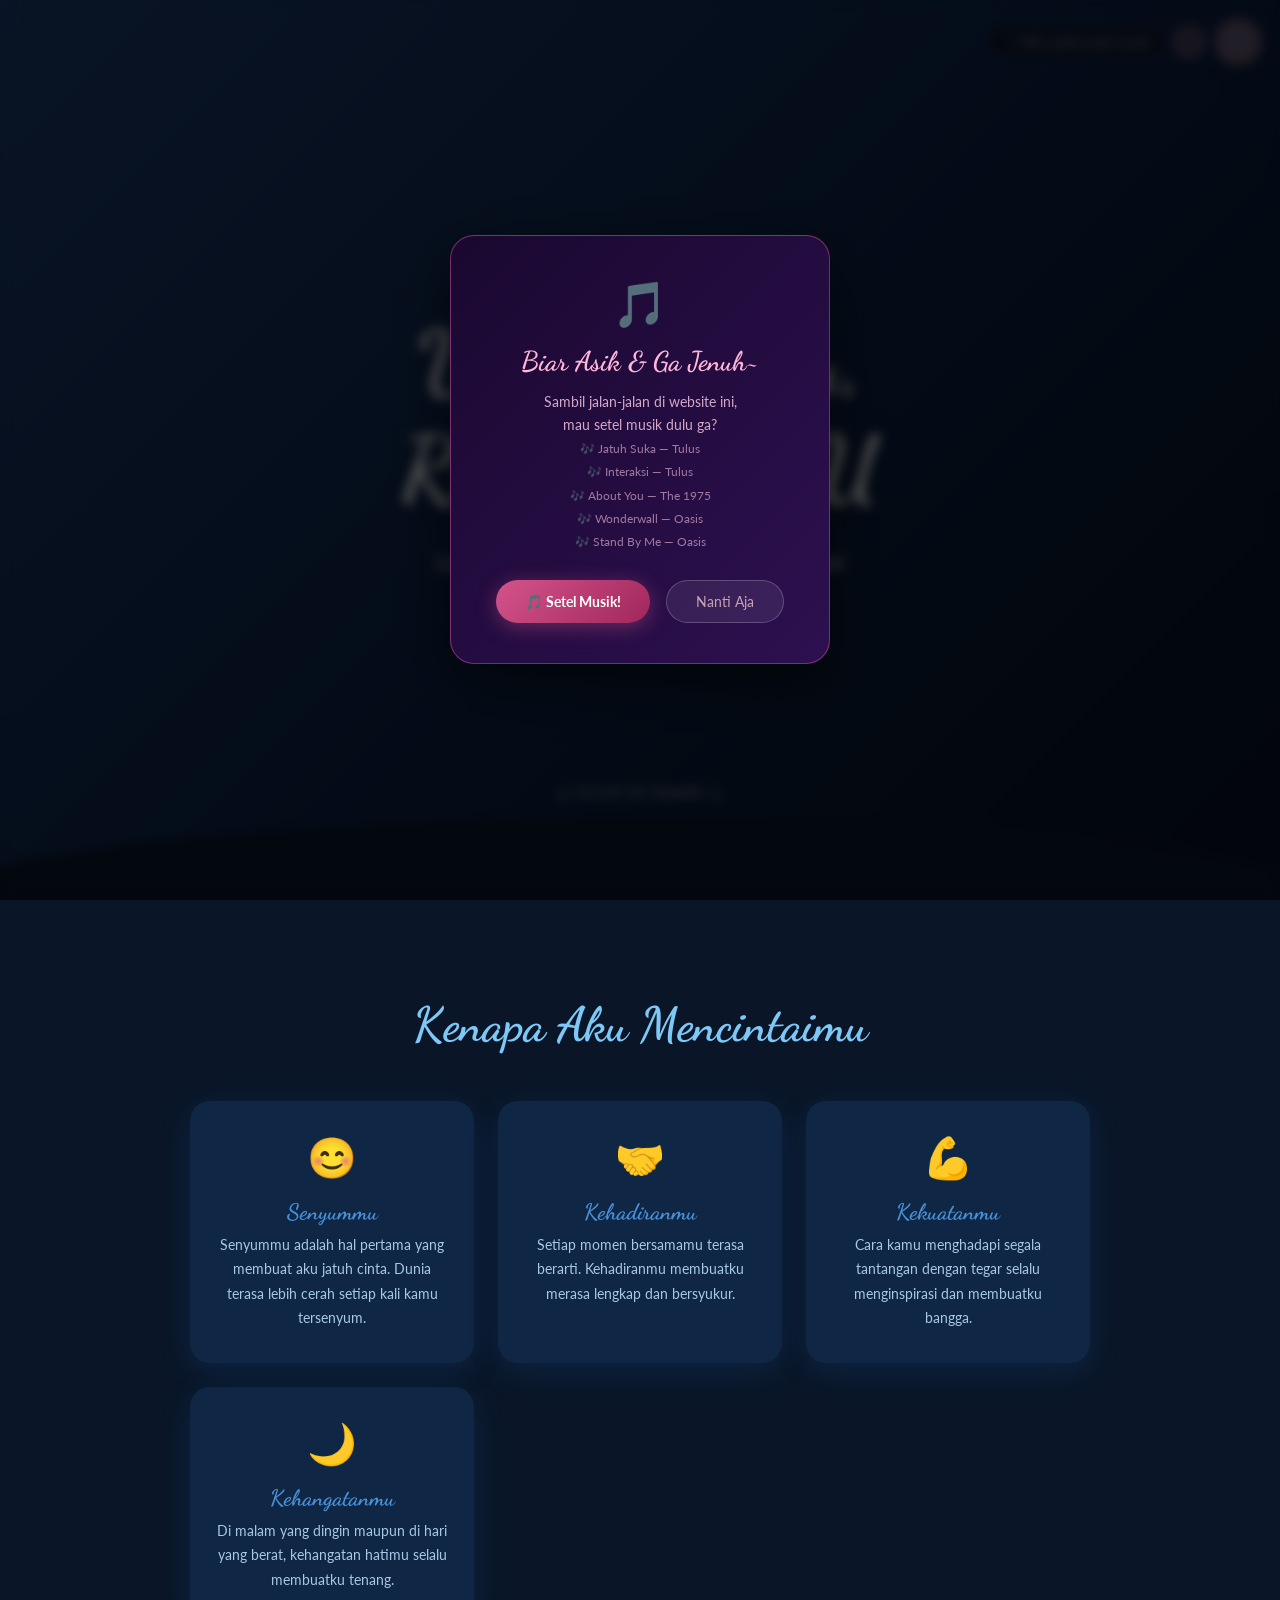
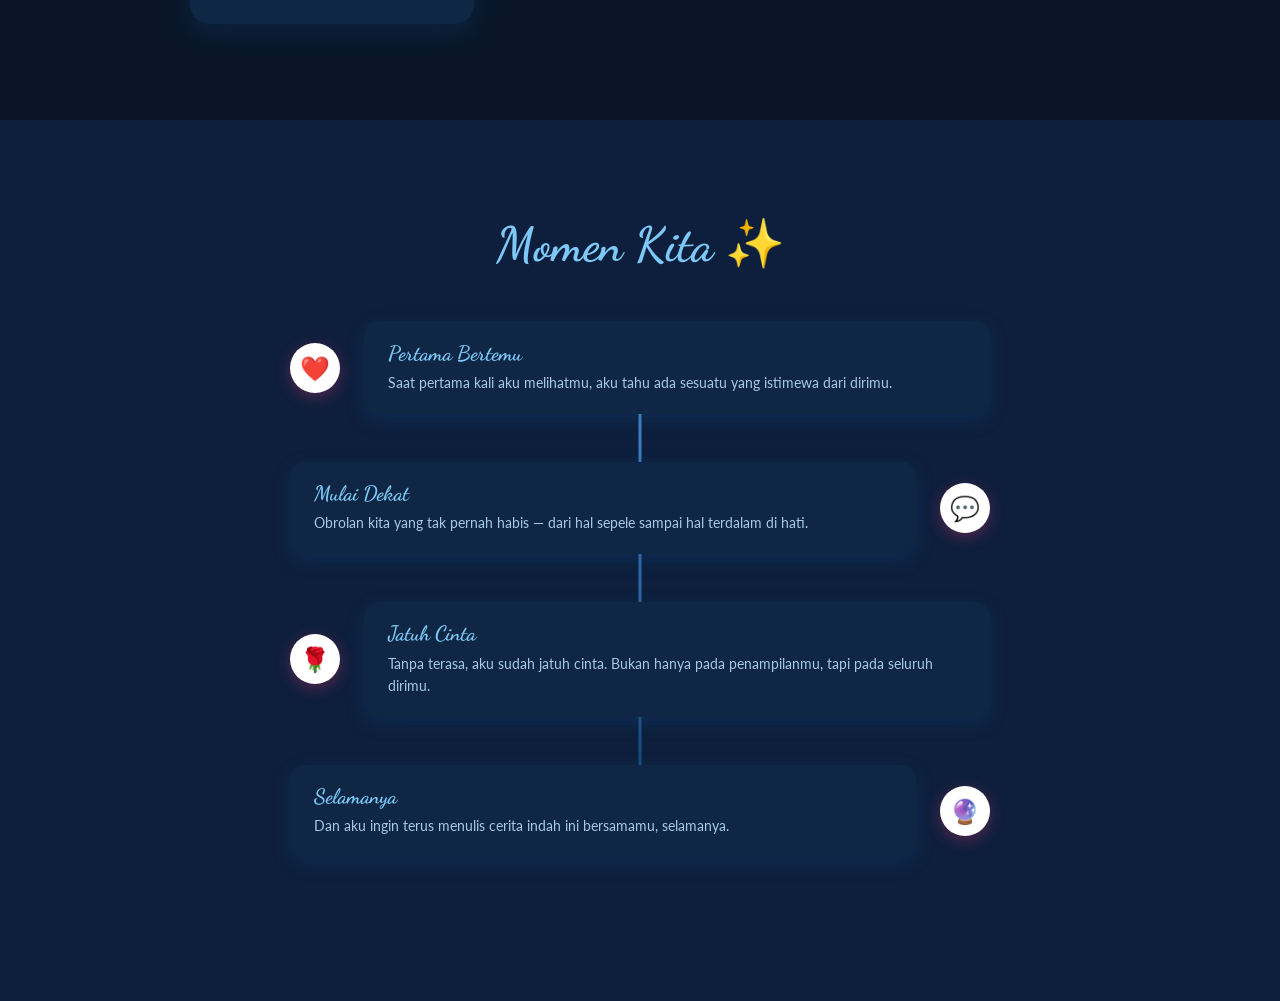
==== commit 71e57a88: "feat: add song picker, 2 Oasis tracks (Wonderwall, Stand By Me), fix about-you filename, update SW c" ====
--- a/index.html
+++ b/index.html
@@ -117,6 +117,17 @@
       transition: background 0.2s, transform 0.2s;
       box-shadow: 0 4px 15px rgba(0,0,0,0.2);
     ">🎵</button>
+    <button id="musicListBtn" onclick="togglePlaylist()" title="Pilih Lagu" style="
+      background: rgba(255,182,193,0.25);
+      border: 1.5px solid rgba(255,105,135,0.35);
+      border-radius: 50%;
+      width: 32px; height: 32px;
+      display: flex; align-items: center; justify-content: center;
+      font-size: 0.8rem; cursor: pointer;
+      backdrop-filter: blur(8px);
+      transition: background 0.2s;
+      box-shadow: 0 2px 10px rgba(0,0,0,0.15);
+    ">&#9776;</button>
     <span id="musicNote" style="
       font-family: 'Lato', sans-serif;
       font-size: 0.72rem;
@@ -130,6 +141,42 @@
       letter-spacing: 0.5px;
     ">🎵 Klik untuk putar musik</span>
   </div>
+
+  <!-- ===== MUSIC PICKER PANEL ===== -->
+  <div id="musicPicker" style="
+    display: none;
+    position: fixed; top: 5.5rem; right: 1.2rem;
+    z-index: 8000;
+    background: rgba(13,35,71,0.95);
+    border: 1.5px solid rgba(74,144,217,0.4);
+    border-radius: 16px;
+    padding: 0.6rem;
+    min-width: 220px;
+    backdrop-filter: blur(12px);
+    box-shadow: 0 12px 40px rgba(0,0,0,0.5);
+    animation: pickerIn 0.25s ease both;
+  ">
+    <div style="font-family:'Dancing Script',cursive;color:#7ec8f7;font-size:1rem;padding:0.3rem 0.6rem 0.5rem;border-bottom:1px solid rgba(74,144,217,0.15);margin-bottom:0.4rem;">Playlist</div>
+  </div>
+
+  <style>
+    @keyframes pickerIn {
+      from { opacity: 0; transform: translateY(-8px) scale(0.95); }
+      to   { opacity: 1; transform: translateY(0) scale(1); }
+    }
+    .music-pick-item {
+      display: flex; align-items: center; gap: 0.6rem;
+      padding: 0.5rem 0.6rem; border-radius: 10px;
+      cursor: pointer; transition: background 0.15s;
+      font-size: 0.82rem; color: #a8c8e8;
+    }
+    .music-pick-item:hover { background: rgba(74,144,217,0.15); }
+    .music-pick-item.active { background: rgba(74,144,217,0.25); color: #fff; }
+    .music-pick-item .pick-num {
+      font-size: 0.7rem; color: #5a8aaa; min-width: 1.2rem; text-align: center;
+    }
+    .music-pick-item.active .pick-num { color: #7ec8f7; }
+  </style>
 
   <!-- ===== CUSTOM ALERT WELCOME MUSIK ===== -->
   <div id="musikAlert" style="
@@ -165,7 +212,7 @@
         font-size: 0.9rem;
         line-height: 1.6;
         margin-bottom: 1.8rem;
-      ">Sambil jalan-jalan di website ini,<br>mau setel musik dulu ga?<br><span style="font-size:0.8rem;opacity:0.7;">🎶 Jatuh Suka — Tulus<br>🎶 Interaksi — Tulus</span></p>
+      ">Sambil jalan-jalan di website ini,<br>mau setel musik dulu ga?<br><span style="font-size:0.75rem;opacity:0.7;">🎶 Jatuh Suka — Tulus<br>🎶 Interaksi — Tulus<br>🎶 About You — The 1975<br>🎶 Wonderwall — Oasis<br>🎶 Stand By Me — Oasis</span></p>
       <div style="display: flex; gap: 1rem; justify-content: center;">
         <button onclick="alertSetujuMusik()" style="
           padding: 0.75rem 1.8rem;
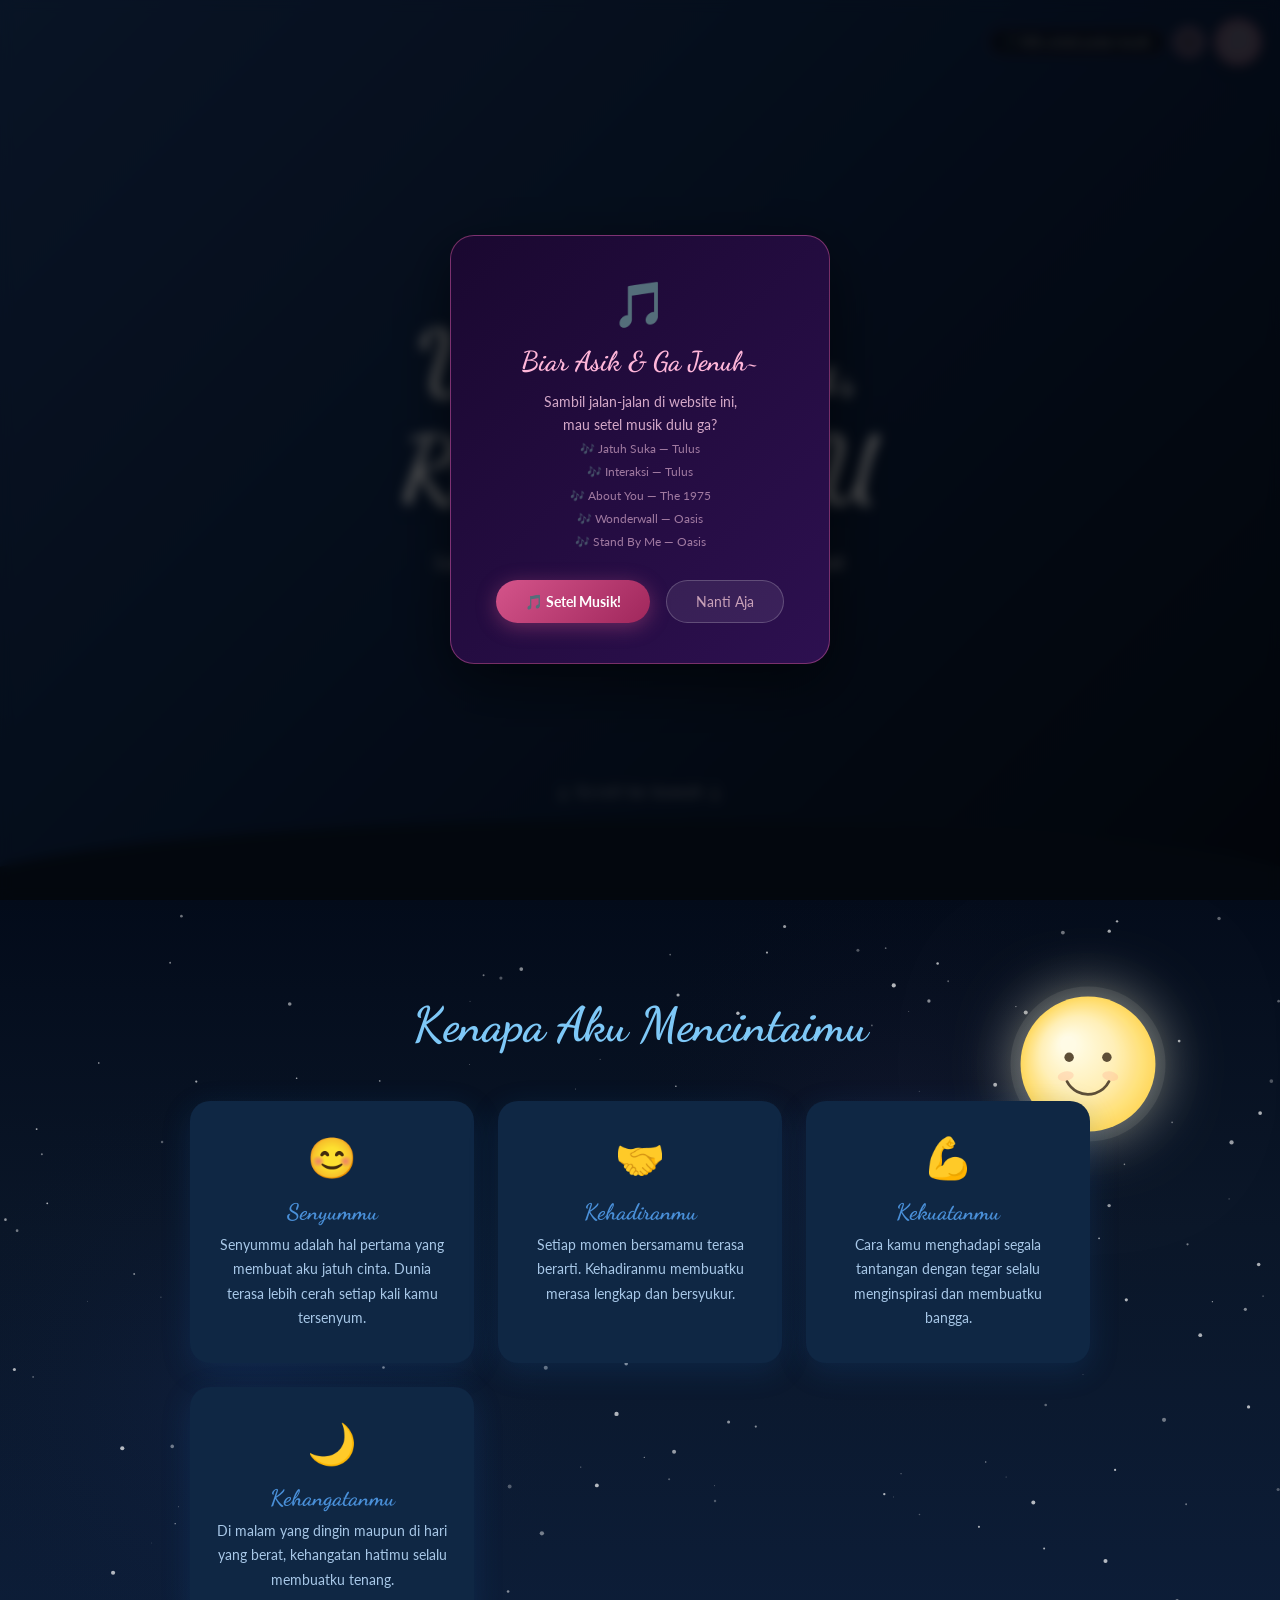
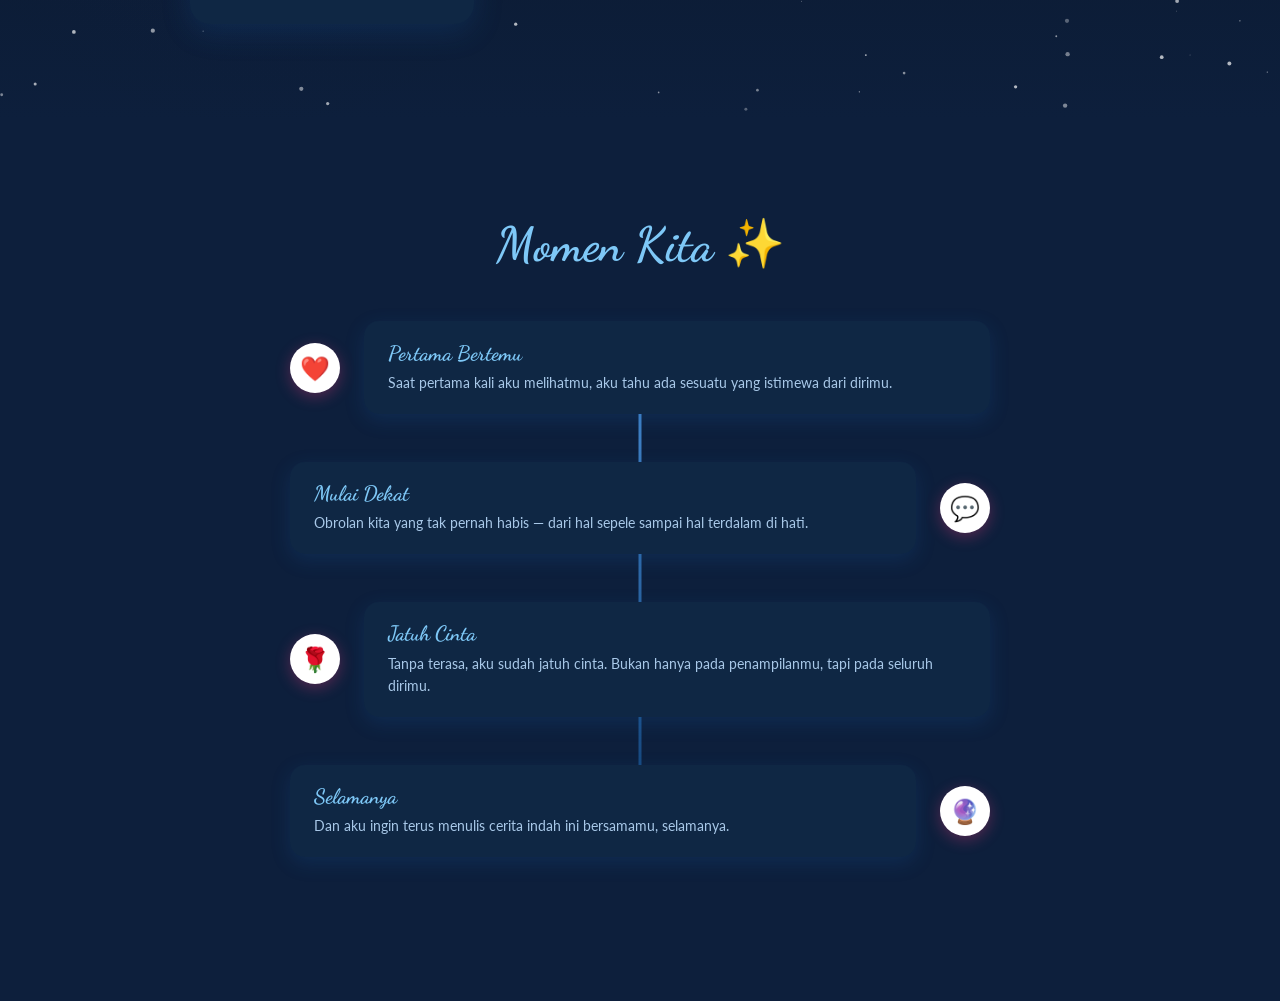
==== commit a36e26c8: "feat: add night sky animation with stars, moon, cursor parallax on reasons section" ====
--- a/index.html
+++ b/index.html
@@ -25,9 +25,10 @@
   </section>
 
   <!-- Reasons Section -->
-  <section class="reasons">
-    <h2>Kenapa Aku Mencintaimu</h2>
-    <div class="cards">
+  <section class="reasons" id="reasonsSection">
+    <canvas id="nightSkyCanvas"></canvas>
+    <h2 style="position:relative;z-index:2;">Kenapa Aku Mencintaimu</h2>
+    <div class="cards" style="position:relative;z-index:2;">
       <div class="card" data-delay="0">
         <div class="icon">😊</div>
         <h3>Senyummu</h3>
@@ -340,6 +341,246 @@
         }, 1000);
       }
     });
+
+    (function() {
+      var canvas = document.getElementById('nightSkyCanvas');
+      var section = document.getElementById('reasonsSection');
+      var ctx = canvas.getContext('2d');
+      var mouseX = -1000, mouseY = -1000;
+      var W, H;
+
+      function resize() {
+        W = section.offsetWidth;
+        H = section.offsetHeight;
+        canvas.width = W;
+        canvas.height = H;
+      }
+      resize();
+      window.addEventListener('resize', resize);
+
+      section.addEventListener('mousemove', function(e) {
+        var r = section.getBoundingClientRect();
+        mouseX = e.clientX - r.left;
+        mouseY = e.clientY - r.top;
+      });
+      section.addEventListener('mouseleave', function() {
+        mouseX = -1000;
+        mouseY = -1000;
+      });
+
+      var stars = [];
+      for (var i = 0; i < 180; i++) {
+        stars.push({
+          x: Math.random() * 2000,
+          y: Math.random() * 1200,
+          r: 0.4 + Math.random() * 1.8,
+          twinkle: Math.random() * Math.PI * 2,
+          speed: 0.3 + Math.random() * 2,
+          parallax: 0.02 + Math.random() * 0.06
+        });
+      }
+
+      var shootingStars = [];
+      function spawnShootingStar() {
+        if (shootingStars.length > 2) return;
+        shootingStars.push({
+          x: Math.random() * W * 0.7,
+          y: Math.random() * H * 0.4,
+          len: 60 + Math.random() * 80,
+          speed: 4 + Math.random() * 6,
+          angle: Math.PI / 4 + (Math.random() - 0.5) * 0.3,
+          life: 1,
+          decay: 0.015 + Math.random() * 0.01
+        });
+      }
+      setInterval(function() {
+        if (Math.random() < 0.4) spawnShootingStar();
+      }, 3000);
+
+      var moonX, moonY, moonR;
+      function calcMoon() {
+        moonR = Math.min(W, H) * 0.08;
+        moonX = W * 0.85;
+        moonY = H * 0.2;
+      }
+
+      function drawMoon(t) {
+        calcMoon();
+        var pulse = 1 + Math.sin(t * 0.001) * 0.03;
+        var r = moonR * pulse;
+
+        ctx.save();
+        ctx.shadowColor = 'rgba(255,250,220,0.6)';
+        ctx.shadowBlur = 60;
+        ctx.beginPath();
+        ctx.arc(moonX, moonY, r, 0, Math.PI * 2);
+        var mg = ctx.createRadialGradient(moonX - r * 0.3, moonY - r * 0.3, r * 0.1, moonX, moonY, r);
+        mg.addColorStop(0, '#fffbe6');
+        mg.addColorStop(0.5, '#ffeeb3');
+        mg.addColorStop(1, '#ffd54f');
+        ctx.fillStyle = mg;
+        ctx.fill();
+        ctx.restore();
+
+        ctx.save();
+        ctx.shadowColor = 'rgba(255,250,200,0.3)';
+        ctx.shadowBlur = 100;
+        ctx.beginPath();
+        ctx.arc(moonX, moonY, r * 1.15, 0, Math.PI * 2);
+        ctx.fillStyle = 'rgba(255,250,220,0.08)';
+        ctx.fill();
+        ctx.restore();
+
+        var eyeOffX = r * 0.28;
+        var eyeOffY = r * 0.1;
+        var eyeR = r * 0.07;
+        ctx.fillStyle = '#5d4e37';
+        ctx.beginPath();
+        ctx.arc(moonX - eyeOffX, moonY - eyeOffY, eyeR, 0, Math.PI * 2);
+        ctx.fill();
+        ctx.beginPath();
+        ctx.arc(moonX + eyeOffX, moonY - eyeOffY, eyeR, 0, Math.PI * 2);
+        ctx.fill();
+
+        ctx.strokeStyle = '#5d4e37';
+        ctx.lineWidth = r * 0.04;
+        ctx.lineCap = 'round';
+        ctx.beginPath();
+        var smileW = r * 0.35;
+        ctx.arc(moonX, moonY + r * 0.1, smileW, 0.15 * Math.PI, 0.85 * Math.PI);
+        ctx.stroke();
+
+        ctx.fillStyle = 'rgba(255,180,150,0.35)';
+        ctx.beginPath();
+        ctx.ellipse(moonX - eyeOffX - r * 0.05, moonY + r * 0.18, r * 0.12, r * 0.07, -0.2, 0, Math.PI * 2);
+        ctx.fill();
+        ctx.beginPath();
+        ctx.ellipse(moonX + eyeOffX + r * 0.05, moonY + r * 0.18, r * 0.12, r * 0.07, 0.2, 0, Math.PI * 2);
+        ctx.fill();
+      }
+
+      function drawStars(t) {
+        for (var i = 0; i < stars.length; i++) {
+          var s = stars[i];
+          var bx = (s.x / 2000) * W;
+          var by = (s.y / 1200) * H;
+
+          var dx = 0, dy = 0;
+          if (mouseX > 0) {
+            dx = (mouseX - W / 2) * s.parallax;
+            dy = (mouseY - H / 2) * s.parallax;
+          }
+
+          var sx = bx + dx;
+          var sy = by + dy;
+
+          var twinkle = 0.4 + 0.6 * Math.abs(Math.sin(t * 0.001 * s.speed + s.twinkle));
+
+          var distToMouse = Math.sqrt((sx - mouseX) * (sx - mouseX) + (sy - mouseY) * (sy - mouseY));
+          var glowBoost = distToMouse < 120 ? (1 - distToMouse / 120) * 0.6 : 0;
+
+          ctx.save();
+          if (glowBoost > 0) {
+            ctx.shadowColor = 'rgba(200,220,255,' + glowBoost + ')';
+            ctx.shadowBlur = 15;
+          }
+          ctx.globalAlpha = twinkle * (0.7 + glowBoost * 0.3);
+          ctx.fillStyle = '#fff';
+          ctx.beginPath();
+          ctx.arc(sx, sy, s.r + glowBoost * 1.2, 0, Math.PI * 2);
+          ctx.fill();
+          ctx.restore();
+        }
+      }
+
+      function drawShootingStars() {
+        for (var i = shootingStars.length - 1; i >= 0; i--) {
+          var ss = shootingStars[i];
+          ss.x += Math.cos(ss.angle) * ss.speed;
+          ss.y += Math.sin(ss.angle) * ss.speed;
+          ss.life -= ss.decay;
+
+          if (ss.life <= 0 || ss.x > W + 100 || ss.y > H + 100) {
+            shootingStars.splice(i, 1);
+            continue;
+          }
+
+          var tailX = ss.x - Math.cos(ss.angle) * ss.len;
+          var tailY = ss.y - Math.sin(ss.angle) * ss.len;
+
+          var grad = ctx.createLinearGradient(tailX, tailY, ss.x, ss.y);
+          grad.addColorStop(0, 'rgba(255,255,255,0)');
+          grad.addColorStop(1, 'rgba(255,255,255,' + ss.life + ')');
+
+          ctx.strokeStyle = grad;
+          ctx.lineWidth = 1.5;
+          ctx.lineCap = 'round';
+          ctx.beginPath();
+          ctx.moveTo(tailX, tailY);
+          ctx.lineTo(ss.x, ss.y);
+          ctx.stroke();
+
+          ctx.save();
+          ctx.globalAlpha = ss.life;
+          ctx.shadowColor = '#fff';
+          ctx.shadowBlur = 8;
+          ctx.fillStyle = '#fff';
+          ctx.beginPath();
+          ctx.arc(ss.x, ss.y, 1.5, 0, Math.PI * 2);
+          ctx.fill();
+          ctx.restore();
+        }
+      }
+
+      function drawNebulaGlow() {
+        ctx.save();
+        ctx.globalAlpha = 0.06;
+        var ng1 = ctx.createRadialGradient(W * 0.2, H * 0.6, 0, W * 0.2, H * 0.6, W * 0.3);
+        ng1.addColorStop(0, '#4a6cf7');
+        ng1.addColorStop(1, 'transparent');
+        ctx.fillStyle = ng1;
+        ctx.fillRect(0, 0, W, H);
+
+        var ng2 = ctx.createRadialGradient(W * 0.7, H * 0.3, 0, W * 0.7, H * 0.3, W * 0.25);
+        ng2.addColorStop(0, '#9b59b6');
+        ng2.addColorStop(1, 'transparent');
+        ctx.fillStyle = ng2;
+        ctx.fillRect(0, 0, W, H);
+        ctx.restore();
+      }
+
+      function drawCursorGlow() {
+        if (mouseX < 0) return;
+        ctx.save();
+        var cg = ctx.createRadialGradient(mouseX, mouseY, 0, mouseX, mouseY, 150);
+        cg.addColorStop(0, 'rgba(120,180,255,0.08)');
+        cg.addColorStop(0.5, 'rgba(120,180,255,0.03)');
+        cg.addColorStop(1, 'transparent');
+        ctx.fillStyle = cg;
+        ctx.fillRect(mouseX - 150, mouseY - 150, 300, 300);
+        ctx.restore();
+      }
+
+      function render(t) {
+        ctx.clearRect(0, 0, W, H);
+
+        var bg = ctx.createLinearGradient(0, 0, 0, H);
+        bg.addColorStop(0, '#030b1a');
+        bg.addColorStop(0.4, '#0a1628');
+        bg.addColorStop(1, '#0d1f3c');
+        ctx.fillStyle = bg;
+        ctx.fillRect(0, 0, W, H);
+
+        drawNebulaGlow();
+        drawCursorGlow();
+        drawStars(t);
+        drawMoon(t);
+        drawShootingStars();
+
+        requestAnimationFrame(render);
+      }
+      requestAnimationFrame(render);
+    })();
   </script>
 </body>
 </html>
--- a/style.css
+++ b/style.css
@@ -139,6 +139,15 @@
   background: var(--cream);
   position: relative;
   z-index: 1;
+  overflow: hidden;
+}
+
+#nightSkyCanvas {
+  position: absolute;
+  top: 0; left: 0;
+  width: 100%; height: 100%;
+  z-index: 0;
+  pointer-events: none;
 }
 
 .reasons h2, .timeline h2 {
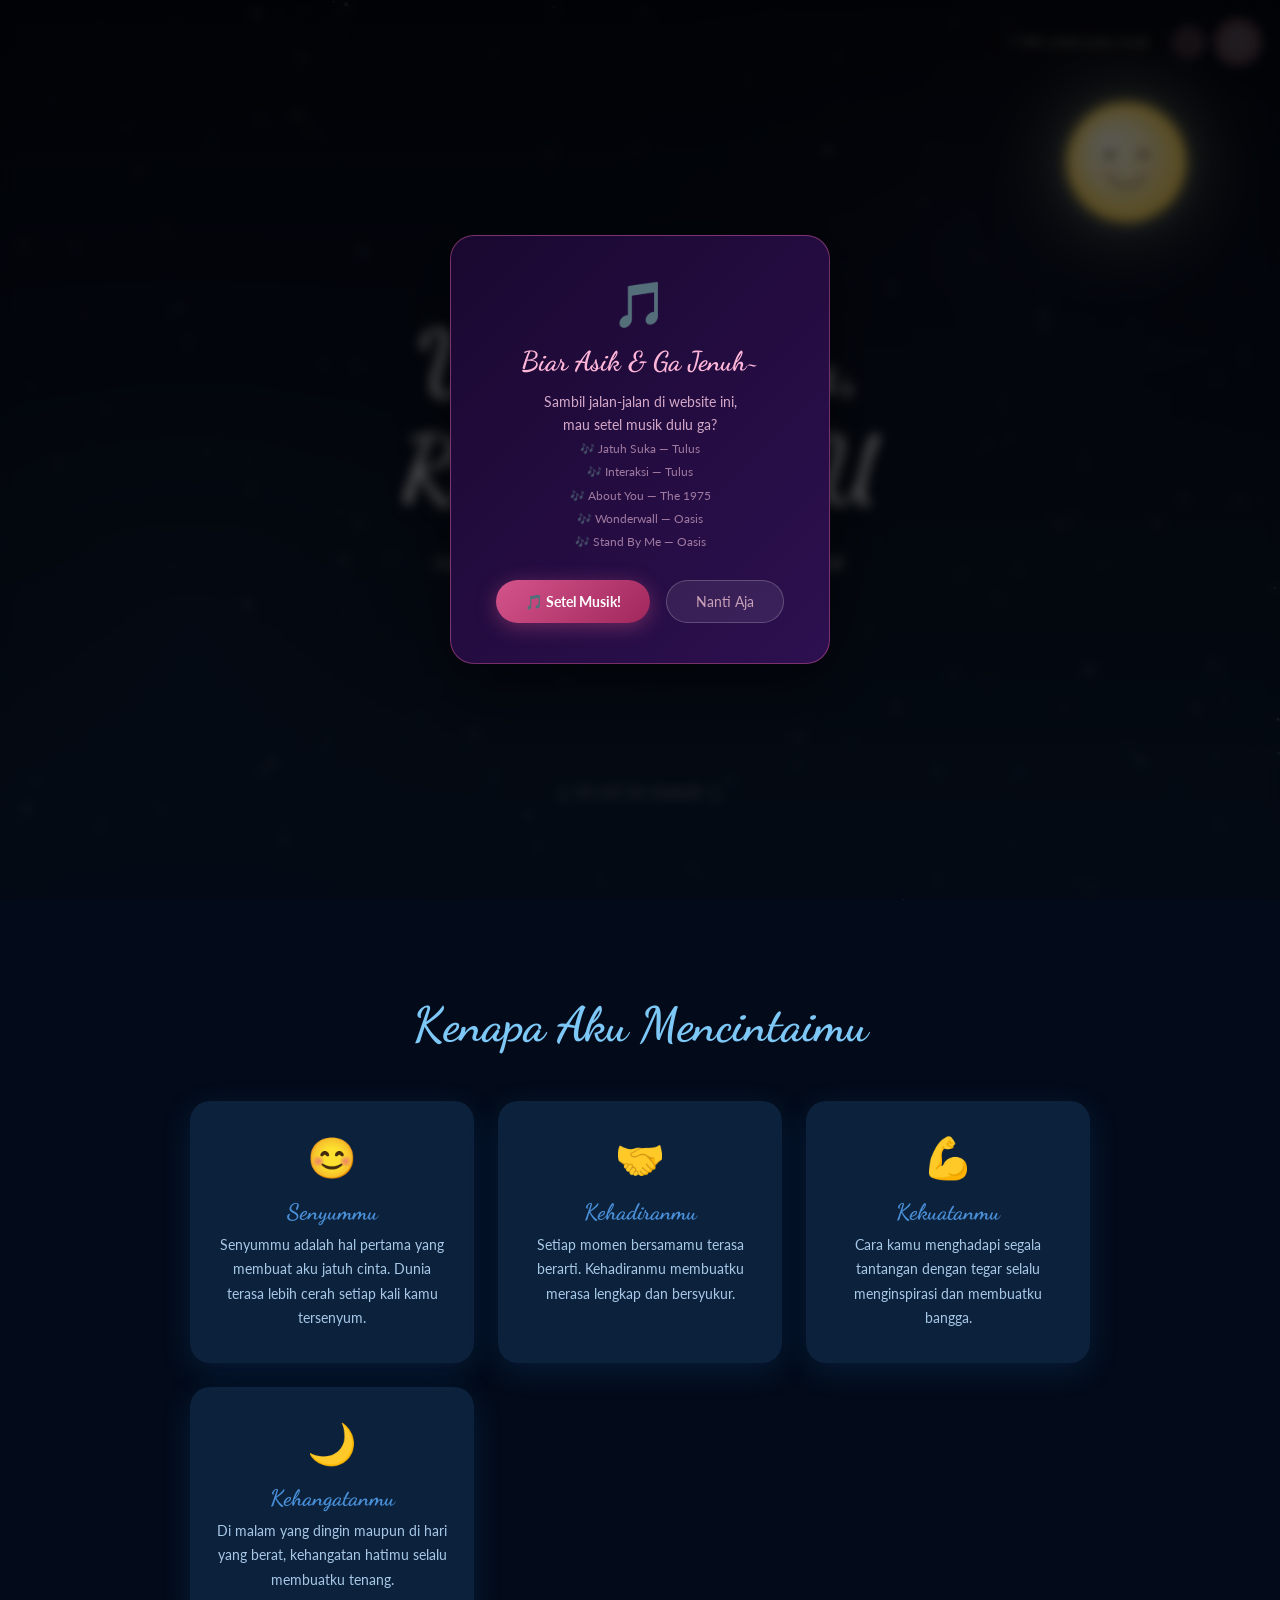
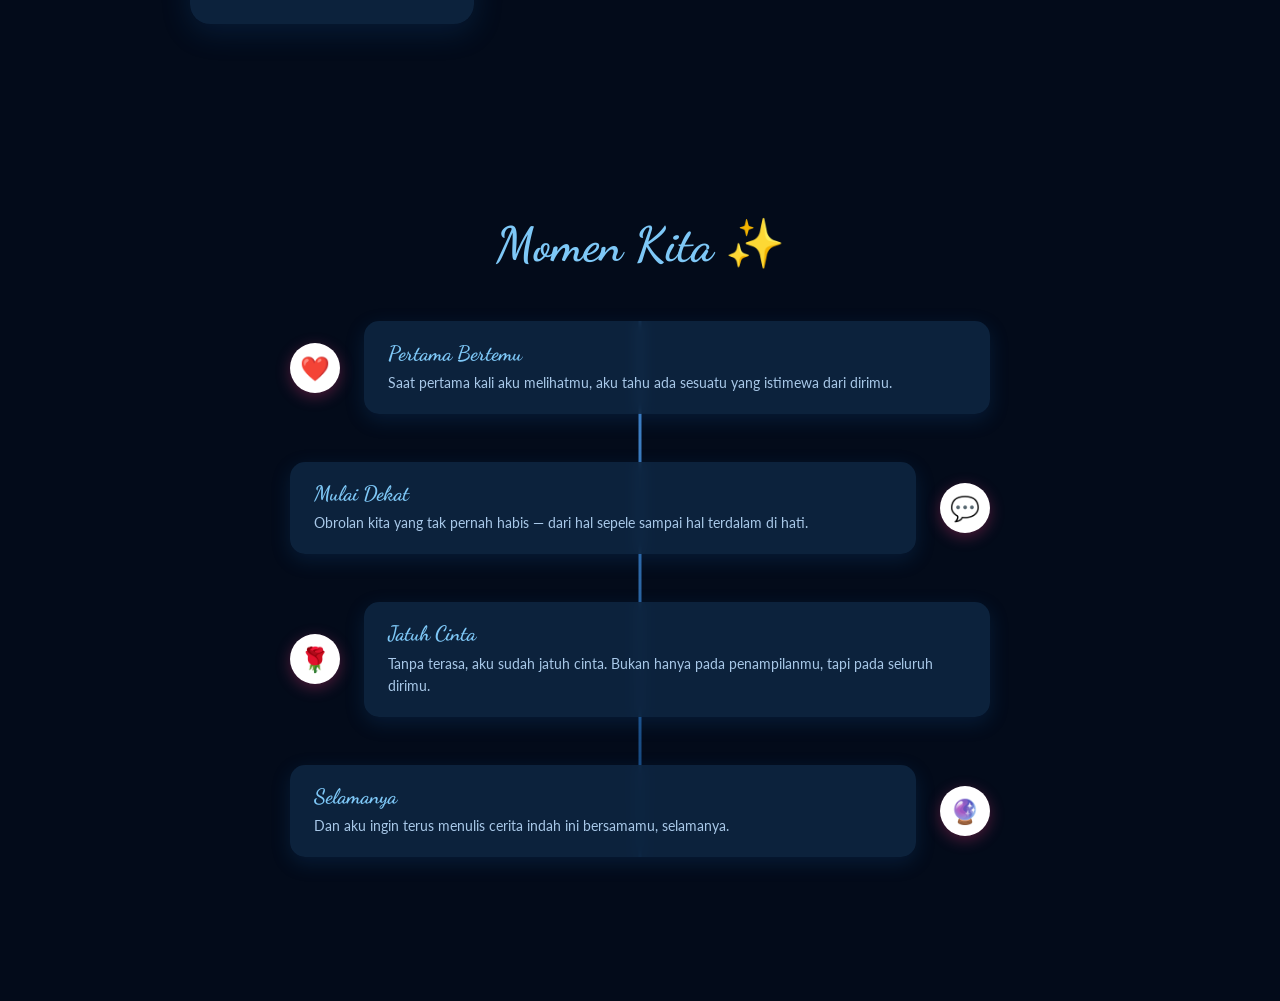
==== commit 139eac65: "feat: full-page night sky - canvas covers entire landing page, stars parallax, moon, shooting stars " ====
--- a/index.html
+++ b/index.html
@@ -10,6 +10,9 @@
 </head>
 <body>
 
+  <!-- Night Sky Canvas (full-page background) -->
+  <canvas id="nightSkyCanvas"></canvas>
+
   <!-- Floating Hearts Background -->
   <div class="hearts-bg" id="heartsBg"></div>
 
@@ -26,7 +29,6 @@
 
   <!-- Reasons Section -->
   <section class="reasons" id="reasonsSection">
-    <canvas id="nightSkyCanvas"></canvas>
     <h2 style="position:relative;z-index:2;">Kenapa Aku Mencintaimu</h2>
     <div class="cards" style="position:relative;z-index:2;">
       <div class="card" data-delay="0">
@@ -344,74 +346,81 @@
 
     (function() {
       var canvas = document.getElementById('nightSkyCanvas');
-      var section = document.getElementById('reasonsSection');
       var ctx = canvas.getContext('2d');
       var mouseX = -1000, mouseY = -1000;
       var W, H;
 
       function resize() {
-        W = section.offsetWidth;
-        H = section.offsetHeight;
+        W = window.innerWidth;
+        H = window.innerHeight;
         canvas.width = W;
         canvas.height = H;
       }
       resize();
       window.addEventListener('resize', resize);
 
-      section.addEventListener('mousemove', function(e) {
-        var r = section.getBoundingClientRect();
-        mouseX = e.clientX - r.left;
-        mouseY = e.clientY - r.top;
+      document.addEventListener('mousemove', function(e) {
+        mouseX = e.clientX;
+        mouseY = e.clientY;
       });
-      section.addEventListener('mouseleave', function() {
+      document.addEventListener('mouseleave', function() {
         mouseX = -1000;
         mouseY = -1000;
       });
 
       var stars = [];
-      for (var i = 0; i < 180; i++) {
+      for (var i = 0; i < 250; i++) {
         stars.push({
           x: Math.random() * 2000,
-          y: Math.random() * 1200,
-          r: 0.4 + Math.random() * 1.8,
+          y: Math.random() * 2000,
+          r: 0.3 + Math.random() * 2,
           twinkle: Math.random() * Math.PI * 2,
-          speed: 0.3 + Math.random() * 2,
-          parallax: 0.02 + Math.random() * 0.06
+          speed: 0.2 + Math.random() * 2.5,
+          parallax: 0.01 + Math.random() * 0.05
         });
       }
 
       var shootingStars = [];
+      var corners = [
+        { x: 0,   y: 0,   angle: Math.PI / 4 },
+        { x: W,   y: 0,   angle: 3 * Math.PI / 4 },
+        { x: 0,   y: 0,   angle: Math.PI / 5 },
+        { x: W,   y: 0,   angle: 4 * Math.PI / 5 }
+      ];
+
       function spawnShootingStar() {
-        if (shootingStars.length > 2) return;
+        corners[1].x = W;
+        corners[3].x = W;
+        var c = corners[Math.floor(Math.random() * corners.length)];
+        var baseAngle = c.angle + (Math.random() - 0.5) * 0.4;
         shootingStars.push({
-          x: Math.random() * W * 0.7,
-          y: Math.random() * H * 0.4,
-          len: 60 + Math.random() * 80,
-          speed: 4 + Math.random() * 6,
-          angle: Math.PI / 4 + (Math.random() - 0.5) * 0.3,
+          x: c.x + (Math.random() - 0.5) * 100,
+          y: c.y + Math.random() * H * 0.15,
+          len: 80 + Math.random() * 120,
+          speed: 5 + Math.random() * 7,
+          angle: baseAngle,
           life: 1,
-          decay: 0.015 + Math.random() * 0.01
+          decay: 0.012 + Math.random() * 0.008,
+          hue: Math.random() < 0.3 ? 200 + Math.random() * 40 : 0
         });
       }
-      setInterval(function() {
-        if (Math.random() < 0.4) spawnShootingStar();
-      }, 3000);
+      setInterval(spawnShootingStar, 6000);
 
       var moonX, moonY, moonR;
       function calcMoon() {
-        moonR = Math.min(W, H) * 0.08;
-        moonX = W * 0.85;
-        moonY = H * 0.2;
+        moonR = Math.min(W, H) * 0.065;
+        moonX = W * 0.88;
+        moonY = H * 0.18;
       }
 
       function drawMoon(t) {
         calcMoon();
-        var pulse = 1 + Math.sin(t * 0.001) * 0.03;
+        var pulse = 1 + Math.sin(t * 0.0008) * 0.03;
         var r = moonR * pulse;
 
         ctx.save();
-        ctx.shadowColor = 'rgba(255,250,220,0.6)';
-        ctx.shadowBlur = 60;
+        ctx.shadowColor = 'rgba(255,250,200,0.5)';
+        ctx.shadowBlur = 80;
         ctx.beginPath();
         ctx.arc(moonX, moonY, r, 0, Math.PI * 2);
         var mg = ctx.createRadialGradient(moonX - r * 0.3, moonY - r * 0.3, r * 0.1, moonX, moonY, r);
@@ -423,17 +432,17 @@
         ctx.restore();
 
         ctx.save();
-        ctx.shadowColor = 'rgba(255,250,200,0.3)';
-        ctx.shadowBlur = 100;
+        ctx.shadowColor = 'rgba(255,250,200,0.2)';
+        ctx.shadowBlur = 120;
         ctx.beginPath();
-        ctx.arc(moonX, moonY, r * 1.15, 0, Math.PI * 2);
-        ctx.fillStyle = 'rgba(255,250,220,0.08)';
+        ctx.arc(moonX, moonY, r * 1.2, 0, Math.PI * 2);
+        ctx.fillStyle = 'rgba(255,250,220,0.06)';
         ctx.fill();
         ctx.restore();
 
         var eyeOffX = r * 0.28;
-        var eyeOffY = r * 0.1;
-        var eyeR = r * 0.07;
+        var eyeOffY = r * 0.12;
+        var eyeR = r * 0.065;
         ctx.fillStyle = '#5d4e37';
         ctx.beginPath();
         ctx.arc(moonX - eyeOffX, moonY - eyeOffY, eyeR, 0, Math.PI * 2);
@@ -446,16 +455,15 @@
         ctx.lineWidth = r * 0.04;
         ctx.lineCap = 'round';
         ctx.beginPath();
-        var smileW = r * 0.35;
-        ctx.arc(moonX, moonY + r * 0.1, smileW, 0.15 * Math.PI, 0.85 * Math.PI);
+        ctx.arc(moonX, moonY + r * 0.08, r * 0.32, 0.15 * Math.PI, 0.85 * Math.PI);
         ctx.stroke();
 
-        ctx.fillStyle = 'rgba(255,180,150,0.35)';
+        ctx.fillStyle = 'rgba(255,170,140,0.3)';
         ctx.beginPath();
-        ctx.ellipse(moonX - eyeOffX - r * 0.05, moonY + r * 0.18, r * 0.12, r * 0.07, -0.2, 0, Math.PI * 2);
+        ctx.ellipse(moonX - eyeOffX - r * 0.06, moonY + r * 0.17, r * 0.1, r * 0.06, -0.2, 0, Math.PI * 2);
         ctx.fill();
         ctx.beginPath();
-        ctx.ellipse(moonX + eyeOffX + r * 0.05, moonY + r * 0.18, r * 0.12, r * 0.07, 0.2, 0, Math.PI * 2);
+        ctx.ellipse(moonX + eyeOffX + r * 0.06, moonY + r * 0.17, r * 0.1, r * 0.06, 0.2, 0, Math.PI * 2);
         ctx.fill();
       }
 
@@ -463,7 +471,7 @@
         for (var i = 0; i < stars.length; i++) {
           var s = stars[i];
           var bx = (s.x / 2000) * W;
-          var by = (s.y / 1200) * H;
+          var by = (s.y / 2000) * H;
 
           var dx = 0, dy = 0;
           if (mouseX > 0) {
@@ -474,20 +482,20 @@
           var sx = bx + dx;
           var sy = by + dy;
 
-          var twinkle = 0.4 + 0.6 * Math.abs(Math.sin(t * 0.001 * s.speed + s.twinkle));
+          var twinkle = 0.3 + 0.7 * Math.abs(Math.sin(t * 0.001 * s.speed + s.twinkle));
 
           var distToMouse = Math.sqrt((sx - mouseX) * (sx - mouseX) + (sy - mouseY) * (sy - mouseY));
-          var glowBoost = distToMouse < 120 ? (1 - distToMouse / 120) * 0.6 : 0;
+          var glowBoost = distToMouse < 130 ? (1 - distToMouse / 130) * 0.7 : 0;
 
           ctx.save();
           if (glowBoost > 0) {
             ctx.shadowColor = 'rgba(200,220,255,' + glowBoost + ')';
-            ctx.shadowBlur = 15;
+            ctx.shadowBlur = 18;
           }
-          ctx.globalAlpha = twinkle * (0.7 + glowBoost * 0.3);
+          ctx.globalAlpha = twinkle * (0.6 + glowBoost * 0.4);
           ctx.fillStyle = '#fff';
           ctx.beginPath();
-          ctx.arc(sx, sy, s.r + glowBoost * 1.2, 0, Math.PI * 2);
+          ctx.arc(sx, sy, s.r + glowBoost * 1.5, 0, Math.PI * 2);
           ctx.fill();
           ctx.restore();
         }
@@ -500,20 +508,21 @@
           ss.y += Math.sin(ss.angle) * ss.speed;
           ss.life -= ss.decay;
 
-          if (ss.life <= 0 || ss.x > W + 100 || ss.y > H + 100) {
+          if (ss.life <= 0 || ss.x < -150 || ss.x > W + 150 || ss.y < -150 || ss.y > H + 150) {
             shootingStars.splice(i, 1);
             continue;
           }
 
-          var tailX = ss.x - Math.cos(ss.angle) * ss.len;
-          var tailY = ss.y - Math.sin(ss.angle) * ss.len;
+          var tailX = ss.x - Math.cos(ss.angle) * ss.len * ss.life;
+          var tailY = ss.y - Math.sin(ss.angle) * ss.len * ss.life;
 
           var grad = ctx.createLinearGradient(tailX, tailY, ss.x, ss.y);
           grad.addColorStop(0, 'rgba(255,255,255,0)');
+          grad.addColorStop(0.7, 'rgba(200,220,255,' + (ss.life * 0.5) + ')');
           grad.addColorStop(1, 'rgba(255,255,255,' + ss.life + ')');
 
           ctx.strokeStyle = grad;
-          ctx.lineWidth = 1.5;
+          ctx.lineWidth = 2;
           ctx.lineCap = 'round';
           ctx.beginPath();
           ctx.moveTo(tailX, tailY);
@@ -522,11 +531,11 @@
 
           ctx.save();
           ctx.globalAlpha = ss.life;
-          ctx.shadowColor = '#fff';
-          ctx.shadowBlur = 8;
+          ctx.shadowColor = ss.hue ? 'hsl(' + ss.hue + ',80%,80%)' : '#aaccff';
+          ctx.shadowBlur = 12;
           ctx.fillStyle = '#fff';
           ctx.beginPath();
-          ctx.arc(ss.x, ss.y, 1.5, 0, Math.PI * 2);
+          ctx.arc(ss.x, ss.y, 2, 0, Math.PI * 2);
           ctx.fill();
           ctx.restore();
         }
@@ -534,30 +543,36 @@
 
       function drawNebulaGlow() {
         ctx.save();
-        ctx.globalAlpha = 0.06;
-        var ng1 = ctx.createRadialGradient(W * 0.2, H * 0.6, 0, W * 0.2, H * 0.6, W * 0.3);
+        ctx.globalAlpha = 0.05;
+        var ng1 = ctx.createRadialGradient(W * 0.15, H * 0.7, 0, W * 0.15, H * 0.7, W * 0.35);
         ng1.addColorStop(0, '#4a6cf7');
         ng1.addColorStop(1, 'transparent');
         ctx.fillStyle = ng1;
         ctx.fillRect(0, 0, W, H);
 
-        var ng2 = ctx.createRadialGradient(W * 0.7, H * 0.3, 0, W * 0.7, H * 0.3, W * 0.25);
+        var ng2 = ctx.createRadialGradient(W * 0.75, H * 0.25, 0, W * 0.75, H * 0.25, W * 0.3);
         ng2.addColorStop(0, '#9b59b6');
         ng2.addColorStop(1, 'transparent');
         ctx.fillStyle = ng2;
         ctx.fillRect(0, 0, W, H);
+
+        var ng3 = ctx.createRadialGradient(W * 0.5, H * 0.5, 0, W * 0.5, H * 0.5, W * 0.4);
+        ng3.addColorStop(0, 'rgba(30,80,160,0.04)');
+        ng3.addColorStop(1, 'transparent');
+        ctx.fillStyle = ng3;
+        ctx.fillRect(0, 0, W, H);
         ctx.restore();
       }
 
       function drawCursorGlow() {
         if (mouseX < 0) return;
         ctx.save();
-        var cg = ctx.createRadialGradient(mouseX, mouseY, 0, mouseX, mouseY, 150);
-        cg.addColorStop(0, 'rgba(120,180,255,0.08)');
-        cg.addColorStop(0.5, 'rgba(120,180,255,0.03)');
+        var cg = ctx.createRadialGradient(mouseX, mouseY, 0, mouseX, mouseY, 180);
+        cg.addColorStop(0, 'rgba(130,180,255,0.09)');
+        cg.addColorStop(0.4, 'rgba(100,160,255,0.04)');
         cg.addColorStop(1, 'transparent');
         ctx.fillStyle = cg;
-        ctx.fillRect(mouseX - 150, mouseY - 150, 300, 300);
+        ctx.fillRect(mouseX - 180, mouseY - 180, 360, 360);
         ctx.restore();
       }
 
@@ -565,8 +580,9 @@
         ctx.clearRect(0, 0, W, H);
 
         var bg = ctx.createLinearGradient(0, 0, 0, H);
-        bg.addColorStop(0, '#030b1a');
-        bg.addColorStop(0.4, '#0a1628');
+        bg.addColorStop(0, '#020810');
+        bg.addColorStop(0.3, '#060e1f');
+        bg.addColorStop(0.6, '#0a1628');
         bg.addColorStop(1, '#0d1f3c');
         ctx.fillStyle = bg;
         ctx.fillRect(0, 0, W, H);
--- a/style.css
+++ b/style.css
@@ -15,9 +15,17 @@
 
 body {
   font-family: 'Lato', sans-serif;
-  background: var(--cream);
+  background: #030b1a;
   color: var(--dark);
   overflow-x: hidden;
+}
+
+#nightSkyCanvas {
+  position: fixed;
+  top: 0; left: 0;
+  width: 100%; height: 100%;
+  z-index: 0;
+  pointer-events: none;
 }
 
 /* ===== FLOATING HEARTS BACKGROUND ===== */
@@ -26,7 +34,7 @@
   top: 0; left: 0;
   width: 100%; height: 100%;
   pointer-events: none;
-  z-index: 0;
+  z-index: 1;
   overflow: hidden;
 }
 
@@ -47,7 +55,7 @@
 .hero {
   position: relative;
   min-height: 100vh;
-  background: linear-gradient(135deg, #1a3a6b 0%, #0d2347 50%, #060f1e 100%);
+  background: transparent;
   display: flex;
   flex-direction: column;
   align-items: center;
@@ -55,15 +63,6 @@
   text-align: center;
   padding: 2rem;
   z-index: 1;
-}
-
-.hero::after {
-  content: '';
-  position: absolute;
-  bottom: 0; left: 0;
-  width: 100%; height: 80px;
-  background: var(--cream);
-  clip-path: ellipse(55% 100% at 50% 100%);
 }
 
 .hero-content { z-index: 2; }
@@ -136,18 +135,9 @@
 .reasons {
   padding: 6rem 2rem;
   text-align: center;
-  background: var(--cream);
-  position: relative;
-  z-index: 1;
-  overflow: hidden;
-}
-
-#nightSkyCanvas {
-  position: absolute;
-  top: 0; left: 0;
-  width: 100%; height: 100%;
-  z-index: 0;
-  pointer-events: none;
+  background: transparent;
+  position: relative;
+  z-index: 1;
 }
 
 .reasons h2, .timeline h2 {
@@ -166,13 +156,14 @@
 }
 
 .card {
-  background: #0f2744;
+  background: rgba(15, 39, 68, 0.85);
   border-radius: 20px;
   padding: 2rem 1.5rem;
   box-shadow: 0 8px 30px rgba(26, 95, 168, 0.2);
   transition: transform 0.3s, box-shadow 0.3s;
   opacity: 0;
   transform: translateY(40px);
+  backdrop-filter: blur(6px);
 }
 .card.visible { animation: cardIn 0.6s ease forwards; }
 .card:hover { transform: translateY(-8px) !important; box-shadow: 0 16px 40px rgba(74,144,217,0.3); }
@@ -188,7 +179,7 @@
 /* ===== TIMELINE SECTION ===== */
 .timeline {
   padding: 6rem 2rem;
-  background: #0d1f3c;
+  background: transparent;
   text-align: center;
 }
 
@@ -234,12 +225,13 @@
 }
 
 .timeline-box {
-  background: #0f2744;
+  background: rgba(15, 39, 68, 0.85);
   border-radius: 15px;
   padding: 1.2rem 1.5rem;
   box-shadow: 0 6px 20px rgba(26,95,168,0.2);
   text-align: left;
   flex: 1;
+  backdrop-filter: blur(6px);
 }
 .timeline-box h3 { font-family: 'Dancing Script', cursive; color: #7ec8f7; font-size: 1.3rem; margin-bottom: 0.4rem; }
 .timeline-box p  { font-size: 0.88rem; color: #a8c8e8; line-height: 1.6; }
@@ -261,7 +253,7 @@
 .modal-overlay.active { opacity: 1; pointer-events: all; }
 
 .modal-box {
-  background: #0f2744;
+  background: rgba(15, 39, 68, 0.92);
   border-radius: 24px;
   padding: 2.5rem 2rem;
   max-width: 420px;
@@ -270,6 +262,7 @@
   position: relative;
   box-shadow: 0 20px 60px rgba(0,0,0,0.5);
   animation: popIn 0.4s cubic-bezier(0.34,1.56,0.64,1) both;
+  backdrop-filter: blur(10px);
 }
 
 @keyframes popIn {
